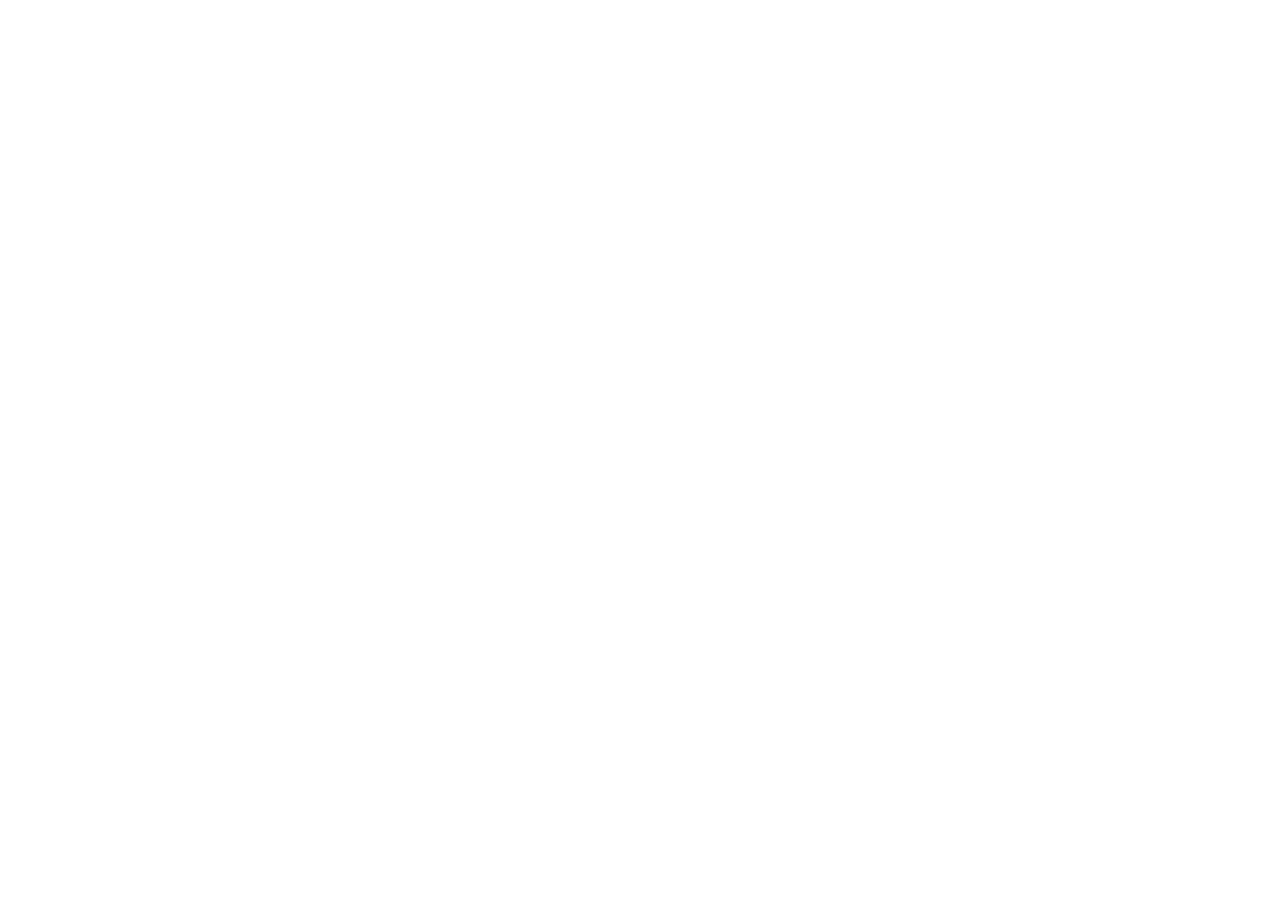
==== index.html @ 2ca6611f "init projrct" ====
<!DOCTYPE html>
<html lang="en">

<head>
  <meta charset="UTF-8">
  <meta http-equiv="X-UA-Compatible" content="IE=edge">
  <meta name="viewport" content="width=device-width, initial-scale=1.0">
  <title>主页</title>
</head>

<body>

</body>

</html>
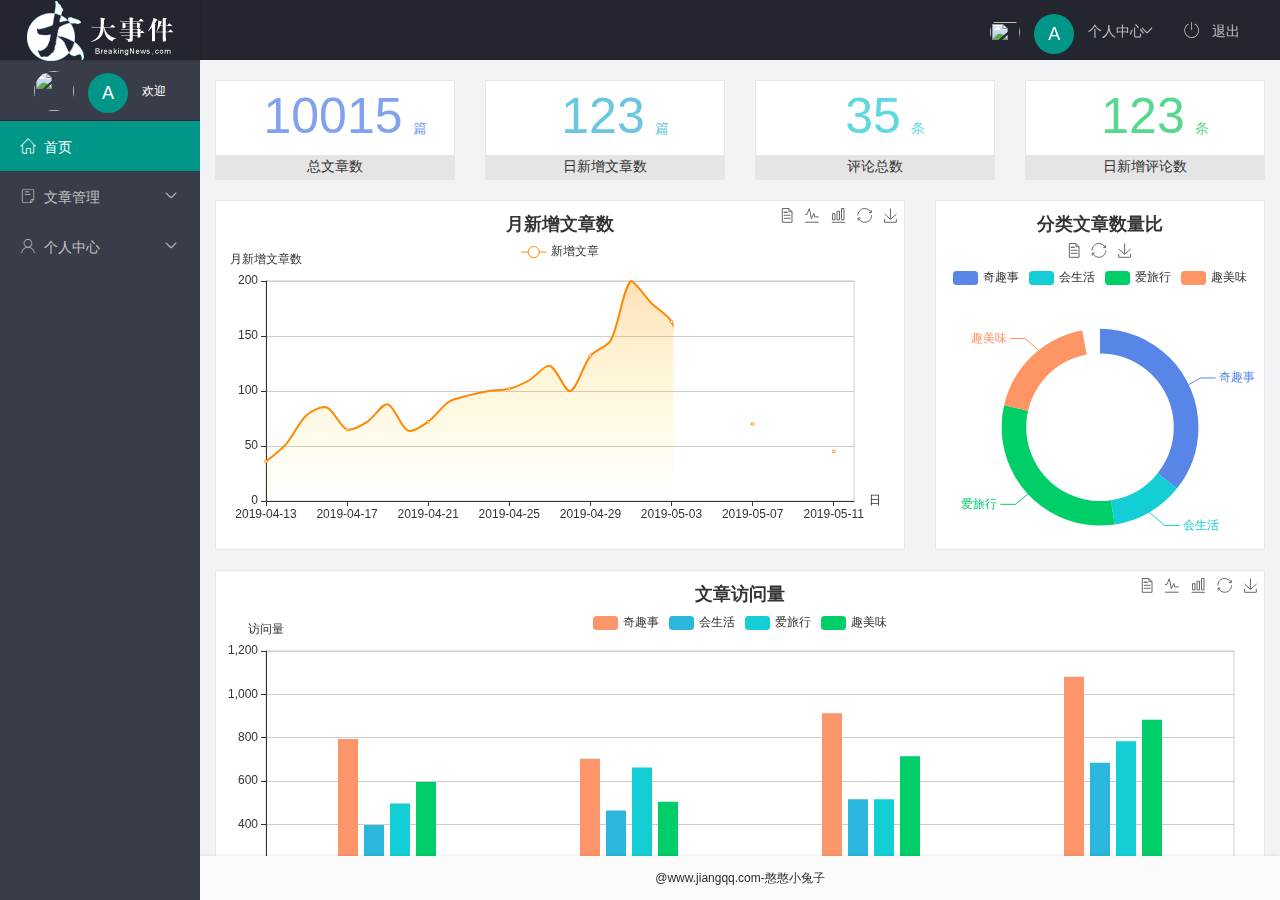
==== commit 7c52fac5: "完成了主页功能的开发" ====
--- a/index.html
+++ b/index.html
@@ -5,10 +5,96 @@
   <meta charset="UTF-8">
   <meta http-equiv="X-UA-Compatible" content="IE=edge">
   <meta name="viewport" content="width=device-width, initial-scale=1.0">
-  <title>主页</title>
+  <title>大事件后台主页</title>
+  <!-- 导入layUi的样式表 -->
+  <link rel="stylesheet" href="./assets/lib/layui/css/layui.css">
+  <!-- 导入第三方图标文件 -->
+  <link rel="stylesheet" href="./assets/fonts/iconfont.css">
+  <!-- 导入自己的样式表 -->
+  <link rel="stylesheet" href="./assets/css/index.css">
 </head>
 
 <body>
+  <div class="layui-layout layui-layout-admin">
+    <!-- 头部区域（可配合layUi 已有的水平导航） -->
+    <div class="layui-header">
+      <div class="layui-logo layui-hide-xs">
+        <img src="./assets/images/logo.png" alt="">
+      </div>
+
+      <ul class="layui-nav layui-layout-right">
+        <li class="layui-nav-item">
+          <a href="javascript:;" class="userinfo">
+            <img src="" class="layui-nav-img">
+            <span class="text-avatar">A</span>
+            个人中心
+          </a>
+          <dl class="layui-nav-child">
+            <dd><a href="">基本资料</a></dd>
+            <dd><a href="">更换头像</a></dd>
+            <dd><a href="">重置密码</a></dd>
+          </dl>
+        </li>
+        <li class="layui-nav-item" lay-header-event="menuRight" lay-unselect>
+          <a href="javascript:;" id="btnLogout">
+            <span class="iconfont icon-tuichu"></span> 退出
+          </a>
+        </li>
+      </ul>
+    </div>
+    <!-- 左侧边栏 -->
+    <div class="layui-side layui-bg-black">
+      <div class="layui-side-scroll">
+        <!-- 左侧导航区域（可配合layui已有的垂直导航） -->
+        <ul class="layui-nav layui-nav-tree" lay-shrink="all">
+          <li class="layui-nav-item userinfo">
+            <img src="" class="layui-nav-img">
+            <span class="text-avatar">A</span>
+            <span id="welcome">欢迎</span>
+          </li>
+          <li class="layui-nav-item layui-this"><a href="/home/dashboard.html" target="fm"><span
+                class="iconfont icon-home"></span>首页</a></li>
+          <li class="layui-nav-item">
+            <a class="" href="javascript:;"><span class="iconfont icon-16"></span>文章管理</a>
+            <dl class="layui-nav-child">
+              <dd><a href="javascript:;"><i class="layui-icon layui-icon-file"></i> 文章类别</a></dd>
+              <dd><a href="javascript:;"><i class="layui-icon layui-icon-file"></i> 文章列表</a></dd>
+              <dd><a href="javascript:;"><i class="layui-icon layui-icon-file"></i> 发表文章</a></dd>
+            </dl>
+          </li>
+          <li class="layui-nav-item">
+            <a href="javascript:;"><span class="iconfont icon-user"></span>个人中心</a>
+            <dl class="layui-nav-child">
+              <dd><a href="javascript:;"><i class="layui-icon layui-icon-tabs"></i> 基本资料</a></dd>
+              <dd><a href="javascript:;"><i class="layui-icon layui-icon-user"></i> 更换头像</a></dd>
+              <dd><a href="javascript:;"><i class="layui-icon layui-icon-password"></i> 重置密码</a></dd>
+            </dl>
+          </li>
+
+
+        </ul>
+      </div>
+    </div>
+
+    <!-- 内容主体区域 -->
+    <div class="layui-body">
+      <iframe name="fm" src="./home/dashboard.html" frameborder="0"></iframe>
+    </div>
+
+    <!-- 底部固定区域 -->
+    <div class="layui-footer">
+      @www.jiangqq.com-憨憨小兔子
+    </div>
+  </div>
+
+  <!-- 导入jQuery的js -->
+  <script src="./assets/lib/jquery.js"></script>
+  <!-- 导入自己封装的baseAPI.js -->
+  <script src="./assets/js/baseAPI.js"></script>
+  <!-- 导入layUi的JS文件 -->
+  <script src="./assets/lib/layui/layui.js"></script>
+  <!-- 导入自己的jQuery文件 -->
+  <script src="./assets/js/index.js"></script>
 
 </body>
 
--- a/assets/lib/layui/css/layui.css
+++ b/assets/lib/layui/css/layui.css
@@ -0,0 +1 @@
+.layui-inline,img{display:inline-block;vertical-align:middle}h1,h2,h3,h4,h5,h6{font-weight:400}a,body{color:#333}.layui-edge,.layui-header,.layui-inline,.layui-main{position:relative}.layui-edge,hr{height:0;overflow:hidden}.layui-layout-body,.layui-side,.layui-side-scroll{overflow-x:hidden}.layui-edge,.layui-elip,hr{overflow:hidden}.layui-btn,.layui-edge,.layui-inline,img{vertical-align:middle}.layui-btn,.layui-disabled,.layui-icon,.layui-unselect{-moz-user-select:none;-webkit-user-select:none;-ms-user-select:none}blockquote,body,button,dd,div,dl,dt,form,h1,h2,h3,h4,h5,h6,input,li,ol,p,pre,td,textarea,th,ul{margin:0;padding:0;-webkit-tap-highlight-color:rgba(0,0,0,0)}a:active,a:hover{outline:0}img{border:none}li{list-style:none}table{border-collapse:collapse;border-spacing:0}h4,h5,h6{font-size:100%}button,input,optgroup,option,select,textarea{font-family:inherit;font-size:inherit;font-style:inherit;font-weight:inherit;outline:0}pre{white-space:pre-wrap;white-space:-moz-pre-wrap;white-space:-pre-wrap;white-space:-o-pre-wrap;word-wrap:break-word}body{line-height:1.6;color:rgba(0,0,0,.85);font:14px Helvetica Neue,Helvetica,PingFang SC,Tahoma,Arial,sans-serif}hr{line-height:0;margin:10px 0;padding:0;border:none!important;border-bottom:1px solid #eee!important;clear:both;background:0 0}a{text-decoration:none}a:hover{color:#777}a cite{font-style:normal;*cursor:pointer}.layui-border-box,.layui-border-box *{box-sizing:border-box}.layui-box,.layui-box *{box-sizing:content-box}.layui-clear{clear:both;*zoom:1}.layui-clear:after{content:'\20';clear:both;*zoom:1;display:block;height:0}.layui-inline{*display:inline;*zoom:1}.layui-btn,.layui-btn-group,.layui-edge{display:inline-block}.layui-edge{width:0;border-width:6px;border-style:dashed;border-color:transparent}.layui-edge-top{top:-4px;border-bottom-color:#999;border-bottom-style:solid}.layui-edge-right{border-left-color:#999;border-left-style:solid}.layui-edge-bottom{top:2px;border-top-color:#999;border-top-style:solid}.layui-edge-left{border-right-color:#999;border-right-style:solid}.layui-elip{text-overflow:ellipsis;white-space:nowrap}.layui-disabled,.layui-disabled:hover{color:#d2d2d2!important;cursor:not-allowed!important}.layui-circle{border-radius:100%}.layui-show{display:block!important}.layui-hide{display:none!important}.layui-show-v{visibility:visible!important}.layui-hide-v{visibility:hidden!important}@font-face{font-family:layui-icon;src:url(../font/iconfont.eot?v=256);src:url(../font/iconfont.eot?v=256#iefix) format('embedded-opentype'),url(../font/iconfont.woff2?v=256) format('woff2'),url(../font/iconfont.woff?v=256) format('woff'),url(../font/iconfont.ttf?v=256) format('truetype'),url(../font/iconfont.svg?v=256#layui-icon) format('svg')}.layui-icon{font-family:layui-icon!important;font-size:16px;font-style:normal;-webkit-font-smoothing:antialiased;-moz-osx-font-smoothing:grayscale}.layui-icon-reply-fill:before{content:"\e611"}.layui-icon-set-fill:before{content:"\e614"}.layui-icon-menu-fill:before{content:"\e60f"}.layui-icon-search:before{content:"\e615"}.layui-icon-share:before{content:"\e641"}.layui-icon-set-sm:before{content:"\e620"}.layui-icon-engine:before{content:"\e628"}.layui-icon-close:before{content:"\1006"}.layui-icon-close-fill:before{content:"\1007"}.layui-icon-chart-screen:before{content:"\e629"}.layui-icon-star:before{content:"\e600"}.layui-icon-circle-dot:before{content:"\e617"}.layui-icon-chat:before{content:"\e606"}.layui-icon-release:before{content:"\e609"}.layui-icon-list:before{content:"\e60a"}.layui-icon-chart:before{content:"\e62c"}.layui-icon-ok-circle:before{content:"\1005"}.layui-icon-layim-theme:before{content:"\e61b"}.layui-icon-table:before{content:"\e62d"}.layui-icon-right:before{content:"\e602"}.layui-icon-left:before{content:"\e603"}.layui-icon-cart-simple:before{content:"\e698"}.layui-icon-face-cry:before{content:"\e69c"}.layui-icon-face-smile:before{content:"\e6af"}.layui-icon-survey:before{content:"\e6b2"}.layui-icon-tree:before{content:"\e62e"}.layui-icon-ie:before{content:"\e7bb"}.layui-icon-upload-circle:before{content:"\e62f"}.layui-icon-add-circle:before{content:"\e61f"}.layui-icon-download-circle:before{content:"\e601"}.layui-icon-templeate-1:before{content:"\e630"}.layui-icon-util:before{content:"\e631"}.layui-icon-face-surprised:before{content:"\e664"}.layui-icon-edit:before{content:"\e642"}.layui-icon-speaker:before{content:"\e645"}.layui-icon-down:before{content:"\e61a"}.layui-icon-file:before{content:"\e621"}.layui-icon-layouts:before{content:"\e632"}.layui-icon-rate-half:before{content:"\e6c9"}.layui-icon-add-circle-fine:before{content:"\e608"}.layui-icon-prev-circle:before{content:"\e633"}.layui-icon-read:before{content:"\e705"}.layui-icon-404:before{content:"\e61c"}.layui-icon-carousel:before{content:"\e634"}.layui-icon-help:before{content:"\e607"}.layui-icon-code-circle:before{content:"\e635"}.layui-icon-windows:before{content:"\e67f"}.layui-icon-water:before{content:"\e636"}.layui-icon-username:before{content:"\e66f"}.layui-icon-find-fill:before{content:"\e670"}.layui-icon-about:before{content:"\e60b"}.layui-icon-location:before{content:"\e715"}.layui-icon-up:before{content:"\e619"}.layui-icon-pause:before{content:"\e651"}.layui-icon-date:before{content:"\e637"}.layui-icon-layim-uploadfile:before{content:"\e61d"}.layui-icon-delete:before{content:"\e640"}.layui-icon-play:before{content:"\e652"}.layui-icon-top:before{content:"\e604"}.layui-icon-firefox:before{content:"\e686"}.layui-icon-friends:before{content:"\e612"}.layui-icon-refresh-3:before{content:"\e9aa"}.layui-icon-ok:before{content:"\e605"}.layui-icon-layer:before{content:"\e638"}.layui-icon-face-smile-fine:before{content:"\e60c"}.layui-icon-dollar:before{content:"\e659"}.layui-icon-group:before{content:"\e613"}.layui-icon-layim-download:before{content:"\e61e"}.layui-icon-picture-fine:before{content:"\e60d"}.layui-icon-link:before{content:"\e64c"}.layui-icon-diamond:before{content:"\e735"}.layui-icon-log:before{content:"\e60e"}.layui-icon-key:before{content:"\e683"}.layui-icon-rate-solid:before{content:"\e67a"}.layui-icon-fonts-del:before{content:"\e64f"}.layui-icon-unlink:before{content:"\e64d"}.layui-icon-fonts-clear:before{content:"\e639"}.layui-icon-triangle-r:before{content:"\e623"}.layui-icon-circle:before{content:"\e63f"}.layui-icon-radio:before{content:"\e643"}.layui-icon-align-center:before{content:"\e647"}.layui-icon-align-right:before{content:"\e648"}.layui-icon-align-left:before{content:"\e649"}.layui-icon-loading-1:before{content:"\e63e"}.layui-icon-return:before{content:"\e65c"}.layui-icon-fonts-strong:before{content:"\e62b"}.layui-icon-upload:before{content:"\e67c"}.layui-icon-dialogue:before{content:"\e63a"}.layui-icon-video:before{content:"\e6ed"}.layui-icon-headset:before{content:"\e6fc"}.layui-icon-cellphone-fine:before{content:"\e63b"}.layui-icon-add-1:before{content:"\e654"}.layui-icon-face-smile-b:before{content:"\e650"}.layui-icon-fonts-html:before{content:"\e64b"}.layui-icon-screen-full:before{content:"\e622"}.layui-icon-form:before{content:"\e63c"}.layui-icon-cart:before{content:"\e657"}.layui-icon-camera-fill:before{content:"\e65d"}.layui-icon-tabs:before{content:"\e62a"}.layui-icon-heart-fill:before{content:"\e68f"}.layui-icon-fonts-code:before{content:"\e64e"}.layui-icon-ios:before{content:"\e680"}.layui-icon-at:before{content:"\e687"}.layui-icon-fire:before{content:"\e756"}.layui-icon-set:before{content:"\e716"}.layui-icon-fonts-u:before{content:"\e646"}.layui-icon-triangle-d:before{content:"\e625"}.layui-icon-tips:before{content:"\e702"}.layui-icon-picture:before{content:"\e64a"}.layui-icon-more-vertical:before{content:"\e671"}.layui-icon-bluetooth:before{content:"\e689"}.layui-icon-flag:before{content:"\e66c"}.layui-icon-loading:before{content:"\e63d"}.layui-icon-fonts-i:before{content:"\e644"}.layui-icon-refresh-1:before{content:"\e666"}.layui-icon-rmb:before{content:"\e65e"}.layui-icon-addition:before{content:"\e624"}.layui-icon-home:before{content:"\e68e"}.layui-icon-time:before{content:"\e68d"}.layui-icon-user:before{content:"\e770"}.layui-icon-notice:before{content:"\e667"}.layui-icon-chrome:before{content:"\e68a"}.layui-icon-edge:before{content:"\e68b"}.layui-icon-login-weibo:before{content:"\e675"}.layui-icon-voice:before{content:"\e688"}.layui-icon-upload-drag:before{content:"\e681"}.layui-icon-login-qq:before{content:"\e676"}.layui-icon-snowflake:before{content:"\e6b1"}.layui-icon-heart:before{content:"\e68c"}.layui-icon-logout:before{content:"\e682"}.layui-icon-file-b:before{content:"\e655"}.layui-icon-template:before{content:"\e663"}.layui-icon-transfer:before{content:"\e691"}.layui-icon-auz:before{content:"\e672"}.layui-icon-console:before{content:"\e665"}.layui-icon-app:before{content:"\e653"}.layui-icon-prev:before{content:"\e65a"}.layui-icon-website:before{content:"\e7ae"}.layui-icon-next:before{content:"\e65b"}.layui-icon-component:before{content:"\e857"}.layui-icon-android:before{content:"\e684"}.layui-icon-more:before{content:"\e65f"}.layui-icon-login-wechat:before{content:"\e677"}.layui-icon-shrink-right:before{content:"\e668"}.layui-icon-spread-left:before{content:"\e66b"}.layui-icon-camera:before{content:"\e660"}.layui-icon-note:before{content:"\e66e"}.layui-icon-refresh:before{content:"\e669"}.layui-icon-female:before{content:"\e661"}.layui-icon-male:before{content:"\e662"}.layui-icon-screen-restore:before{content:"\e758"}.layui-icon-password:before{content:"\e673"}.layui-icon-senior:before{content:"\e674"}.layui-icon-theme:before{content:"\e66a"}.layui-icon-tread:before{content:"\e6c5"}.layui-icon-praise:before{content:"\e6c6"}.layui-icon-star-fill:before{content:"\e658"}.layui-icon-rate:before{content:"\e67b"}.layui-icon-template-1:before{content:"\e656"}.layui-icon-vercode:before{content:"\e679"}.layui-icon-service:before{content:"\e626"}.layui-icon-cellphone:before{content:"\e678"}.layui-icon-print:before{content:"\e66d"}.layui-icon-cols:before{content:"\e610"}.layui-icon-wifi:before{content:"\e7e0"}.layui-icon-export:before{content:"\e67d"}.layui-icon-rss:before{content:"\e808"}.layui-icon-slider:before{content:"\e714"}.layui-icon-email:before{content:"\e618"}.layui-icon-subtraction:before{content:"\e67e"}.layui-icon-mike:before{content:"\e6dc"}.layui-icon-light:before{content:"\e748"}.layui-icon-gift:before{content:"\e627"}.layui-icon-mute:before{content:"\e685"}.layui-icon-reduce-circle:before{content:"\e616"}.layui-icon-music:before{content:"\e690"}.layui-main{width:1140px;margin:0 auto}.layui-header{z-index:1000;height:60px}.layui-header a:hover{transition:all .5s;-webkit-transition:all .5s}.layui-side{position:fixed;left:0;top:0;bottom:0;z-index:999;width:200px}.layui-side-scroll{position:relative;width:220px;height:100%}.layui-body{position:relative;left:200px;right:0;top:0;bottom:0;z-index:900;width:auto;box-sizing:border-box}.layui-layout-admin .layui-header{position:fixed;top:0;left:0;right:0;background-color:#23262E}.layui-layout-admin .layui-side{top:60px;width:200px;overflow-x:hidden}.layui-layout-admin .layui-body{position:absolute;top:60px;padding-bottom:44px}.layui-layout-admin .layui-main{width:auto;margin:0 15px}.layui-layout-admin .layui-footer{position:fixed;left:200px;right:0;bottom:0;z-index:990;height:44px;line-height:44px;padding:0 15px;box-shadow:-1px 0 4px rgb(0 0 0 / 12%);background-color:#FAFAFA}.layui-layout-admin .layui-logo{position:absolute;left:0;top:0;width:200px;height:100%;line-height:60px;text-align:center;color:#009688;font-size:16px;box-shadow:0 1px 2px 0 rgb(0 0 0 / 15%)}.layui-layout-admin .layui-header .layui-nav{background:0 0}.layui-layout-left{position:absolute!important;left:200px;top:0}.layui-layout-right{position:absolute!important;right:0;top:0}.layui-container{position:relative;margin:0 auto;padding:0 15px;box-sizing:border-box}.layui-fluid{position:relative;margin:0 auto;padding:0 15px}.layui-row:after,.layui-row:before{content:"";display:block;clear:both}.layui-col-lg1,.layui-col-lg10,.layui-col-lg11,.layui-col-lg12,.layui-col-lg2,.layui-col-lg3,.layui-col-lg4,.layui-col-lg5,.layui-col-lg6,.layui-col-lg7,.layui-col-lg8,.layui-col-lg9,.layui-col-md1,.layui-col-md10,.layui-col-md11,.layui-col-md12,.layui-col-md2,.layui-col-md3,.layui-col-md4,.layui-col-md5,.layui-col-md6,.layui-col-md7,.layui-col-md8,.layui-col-md9,.layui-col-sm1,.layui-col-sm10,.layui-col-sm11,.layui-col-sm12,.layui-col-sm2,.layui-col-sm3,.layui-col-sm4,.layui-col-sm5,.layui-col-sm6,.layui-col-sm7,.layui-col-sm8,.layui-col-sm9,.layui-col-xs1,.layui-col-xs10,.layui-col-xs11,.layui-col-xs12,.layui-col-xs2,.layui-col-xs3,.layui-col-xs4,.layui-col-xs5,.layui-col-xs6,.layui-col-xs7,.layui-col-xs8,.layui-col-xs9{position:relative;display:block;box-sizing:border-box}.layui-col-xs1,.layui-col-xs10,.layui-col-xs11,.layui-col-xs12,.layui-col-xs2,.layui-col-xs3,.layui-col-xs4,.layui-col-xs5,.layui-col-xs6,.layui-col-xs7,.layui-col-xs8,.layui-col-xs9{float:left}.layui-col-xs1{width:8.33333333%}.layui-col-xs2{width:16.66666667%}.layui-col-xs3{width:25%}.layui-col-xs4{width:33.33333333%}.layui-col-xs5{width:41.66666667%}.layui-col-xs6{width:50%}.layui-col-xs7{width:58.33333333%}.layui-col-xs8{width:66.66666667%}.layui-col-xs9{width:75%}.layui-col-xs10{width:83.33333333%}.layui-col-xs11{width:91.66666667%}.layui-col-xs12{width:100%}.layui-col-xs-offset1{margin-left:8.33333333%}.layui-col-xs-offset2{margin-left:16.66666667%}.layui-col-xs-offset3{margin-left:25%}.layui-col-xs-offset4{margin-left:33.33333333%}.layui-col-xs-offset5{margin-left:41.66666667%}.layui-col-xs-offset6{margin-left:50%}.layui-col-xs-offset7{margin-left:58.33333333%}.layui-col-xs-offset8{margin-left:66.66666667%}.layui-col-xs-offset9{margin-left:75%}.layui-col-xs-offset10{margin-left:83.33333333%}.layui-col-xs-offset11{margin-left:91.66666667%}.layui-col-xs-offset12{margin-left:100%}@media screen and (max-width:768px){.layui-hide-xs{display:none!important}.layui-show-xs-block{display:block!important}.layui-show-xs-inline{display:inline!important}.layui-show-xs-inline-block{display:inline-block!important}}@media screen and (min-width:768px){.layui-container{width:750px}.layui-hide-sm{display:none!important}.layui-show-sm-block{display:block!important}.layui-show-sm-inline{display:inline!important}.layui-show-sm-inline-block{display:inline-block!important}.layui-col-sm1,.layui-col-sm10,.layui-col-sm11,.layui-col-sm12,.layui-col-sm2,.layui-col-sm3,.layui-col-sm4,.layui-col-sm5,.layui-col-sm6,.layui-col-sm7,.layui-col-sm8,.layui-col-sm9{float:left}.layui-col-sm1{width:8.33333333%}.layui-col-sm2{width:16.66666667%}.layui-col-sm3{width:25%}.layui-col-sm4{width:33.33333333%}.layui-col-sm5{width:41.66666667%}.layui-col-sm6{width:50%}.layui-col-sm7{width:58.33333333%}.layui-col-sm8{width:66.66666667%}.layui-col-sm9{width:75%}.layui-col-sm10{width:83.33333333%}.layui-col-sm11{width:91.66666667%}.layui-col-sm12{width:100%}.layui-col-sm-offset1{margin-left:8.33333333%}.layui-col-sm-offset2{margin-left:16.66666667%}.layui-col-sm-offset3{margin-left:25%}.layui-col-sm-offset4{margin-left:33.33333333%}.layui-col-sm-offset5{margin-left:41.66666667%}.layui-col-sm-offset6{margin-left:50%}.layui-col-sm-offset7{margin-left:58.33333333%}.layui-col-sm-offset8{margin-left:66.66666667%}.layui-col-sm-offset9{margin-left:75%}.layui-col-sm-offset10{margin-left:83.33333333%}.layui-col-sm-offset11{margin-left:91.66666667%}.layui-col-sm-offset12{margin-left:100%}}@media screen and (min-width:992px){.layui-container{width:970px}.layui-hide-md{display:none!important}.layui-show-md-block{display:block!important}.layui-show-md-inline{display:inline!important}.layui-show-md-inline-block{display:inline-block!important}.layui-col-md1,.layui-col-md10,.layui-col-md11,.layui-col-md12,.layui-col-md2,.layui-col-md3,.layui-col-md4,.layui-col-md5,.layui-col-md6,.layui-col-md7,.layui-col-md8,.layui-col-md9{float:left}.layui-col-md1{width:8.33333333%}.layui-col-md2{width:16.66666667%}.layui-col-md3{width:25%}.layui-col-md4{width:33.33333333%}.layui-col-md5{width:41.66666667%}.layui-col-md6{width:50%}.layui-col-md7{width:58.33333333%}.layui-col-md8{width:66.66666667%}.layui-col-md9{width:75%}.layui-col-md10{width:83.33333333%}.layui-col-md11{width:91.66666667%}.layui-col-md12{width:100%}.layui-col-md-offset1{margin-left:8.33333333%}.layui-col-md-offset2{margin-left:16.66666667%}.layui-col-md-offset3{margin-left:25%}.layui-col-md-offset4{margin-left:33.33333333%}.layui-col-md-offset5{margin-left:41.66666667%}.layui-col-md-offset6{margin-left:50%}.layui-col-md-offset7{margin-left:58.33333333%}.layui-col-md-offset8{margin-left:66.66666667%}.layui-col-md-offset9{margin-left:75%}.layui-col-md-offset10{margin-left:83.33333333%}.layui-col-md-offset11{margin-left:91.66666667%}.layui-col-md-offset12{margin-left:100%}}@media screen and (min-width:1200px){.layui-container{width:1170px}.layui-hide-lg{display:none!important}.layui-show-lg-block{display:block!important}.layui-show-lg-inline{display:inline!important}.layui-show-lg-inline-block{display:inline-block!important}.layui-col-lg1,.layui-col-lg10,.layui-col-lg11,.layui-col-lg12,.layui-col-lg2,.layui-col-lg3,.layui-col-lg4,.layui-col-lg5,.layui-col-lg6,.layui-col-lg7,.layui-col-lg8,.layui-col-lg9{float:left}.layui-col-lg1{width:8.33333333%}.layui-col-lg2{width:16.66666667%}.layui-col-lg3{width:25%}.layui-col-lg4{width:33.33333333%}.layui-col-lg5{width:41.66666667%}.layui-col-lg6{width:50%}.layui-col-lg7{width:58.33333333%}.layui-col-lg8{width:66.66666667%}.layui-col-lg9{width:75%}.layui-col-lg10{width:83.33333333%}.layui-col-lg11{width:91.66666667%}.layui-col-lg12{width:100%}.layui-col-lg-offset1{margin-left:8.33333333%}.layui-col-lg-offset2{margin-left:16.66666667%}.layui-col-lg-offset3{margin-left:25%}.layui-col-lg-offset4{margin-left:33.33333333%}.layui-col-lg-offset5{margin-left:41.66666667%}.layui-col-lg-offset6{margin-left:50%}.layui-col-lg-offset7{margin-left:58.33333333%}.layui-col-lg-offset8{margin-left:66.66666667%}.layui-col-lg-offset9{margin-left:75%}.layui-col-lg-offset10{margin-left:83.33333333%}.layui-col-lg-offset11{margin-left:91.66666667%}.layui-col-lg-offset12{margin-left:100%}}.layui-col-space1{margin:-.5px}.layui-col-space1>*{padding:.5px}.layui-col-space2{margin:-1px}.layui-col-space2>*{padding:1px}.layui-col-space4{margin:-2px}.layui-col-space4>*{padding:2px}.layui-col-space5{margin:-2.5px}.layui-col-space5>*{padding:2.5px}.layui-col-space6{margin:-3px}.layui-col-space6>*{padding:3px}.layui-col-space8{margin:-4px}.layui-col-space8>*{padding:4px}.layui-col-space10{margin:-5px}.layui-col-space10>*{padding:5px}.layui-col-space12{margin:-6px}.layui-col-space12>*{padding:6px}.layui-col-space14{margin:-7px}.layui-col-space14>*{padding:7px}.layui-col-space15{margin:-7.5px}.layui-col-space15>*{padding:7.5px}.layui-col-space16{margin:-8px}.layui-col-space16>*{padding:8px}.layui-col-space18{margin:-9px}.layui-col-space18>*{padding:9px}.layui-col-space20{margin:-10px}.layui-col-space20>*{padding:10px}.layui-col-space22{margin:-11px}.layui-col-space22>*{padding:11px}.layui-col-space24{margin:-12px}.layui-col-space24>*{padding:12px}.layui-col-space25{margin:-12.5px}.layui-col-space25>*{padding:12.5px}.layui-col-space26{margin:-13px}.layui-col-space26>*{padding:13px}.layui-col-space28{margin:-14px}.layui-col-space28>*{padding:14px}.layui-col-space30{margin:-15px}.layui-col-space30>*{padding:15px}.layui-btn,.layui-input,.layui-select,.layui-textarea,.layui-upload-button{outline:0;-webkit-appearance:none;transition:all .3s;-webkit-transition:all .3s;box-sizing:border-box}.layui-elem-quote{margin-bottom:10px;padding:15px;line-height:1.6;border-left:5px solid #5FB878;border-radius:0 2px 2px 0;background-color:#FAFAFA}.layui-quote-nm{border-style:solid;border-width:1px 1px 1px 5px;background:0 0}.layui-elem-field{margin-bottom:10px;padding:0;border-width:1px;border-style:solid}.layui-elem-field legend{margin-left:20px;padding:0 10px;font-size:20px;font-weight:300}.layui-field-title{margin:10px 0 20px;border-width:1px 0 0}.layui-field-box{padding:15px}.layui-field-title .layui-field-box{padding:10px 0}.layui-progress{position:relative;height:6px;border-radius:20px;background-color:#eee}.layui-progress-bar{position:absolute;left:0;top:0;width:0;max-width:100%;height:6px;border-radius:20px;text-align:right;background-color:#5FB878;transition:all .3s;-webkit-transition:all .3s}.layui-progress-big,.layui-progress-big .layui-progress-bar{height:18px;line-height:18px}.layui-progress-text{position:relative;top:-20px;line-height:18px;font-size:12px;color:#666}.layui-progress-big .layui-progress-text{position:static;padding:0 10px;color:#fff}.layui-collapse{border-width:1px;border-style:solid;border-radius:2px}.layui-colla-content,.layui-colla-item{border-top-width:1px;border-top-style:solid}.layui-colla-item:first-child{border-top:none}.layui-colla-title{position:relative;height:42px;line-height:42px;padding:0 15px 0 35px;color:#333;background-color:#FAFAFA;cursor:pointer;font-size:14px;overflow:hidden}.layui-colla-content{display:none;padding:10px 15px;line-height:1.6;color:#666}.layui-colla-icon{position:absolute;left:15px;top:0;font-size:14px}.layui-card-body,.layui-card-header,.layui-form-label,.layui-form-mid,.layui-form-select,.layui-input-block,.layui-input-inline,.layui-panel,.layui-textarea{position:relative}.layui-card{margin-bottom:15px;border-radius:2px;background-color:#fff;box-shadow:0 1px 2px 0 rgba(0,0,0,.05)}.layui-form-select dl,.layui-panel{box-shadow:1px 1px 4px rgb(0 0 0 / 8%)}.layui-card:last-child{margin-bottom:0}.layui-card-header{height:42px;line-height:42px;padding:0 15px;border-bottom:1px solid #f6f6f6;color:#333;border-radius:2px 2px 0 0;font-size:14px}.layui-card-body{padding:10px 15px;line-height:24px}.layui-card-body[pad15]{padding:15px}.layui-card-body[pad20]{padding:20px}.layui-card-body .layui-table{margin:5px 0}.layui-card .layui-tab{margin:0}.layui-panel{border-width:1px;border-style:solid;border-radius:2px;background-color:#fff;color:#666}.layui-bg-black,.layui-bg-blue,.layui-bg-cyan,.layui-bg-green,.layui-bg-orange,.layui-bg-red{color:#fff!important}.layui-panel-window{position:relative;padding:15px;border-radius:0;border-top:5px solid #eee;background-color:#fff}.layui-border,.layui-border-black,.layui-border-blue,.layui-border-cyan,.layui-border-green,.layui-border-orange,.layui-border-red{border-width:1px;border-style:solid}.layui-auxiliar-moving{position:fixed;left:0;right:0;top:0;bottom:0;width:100%;height:100%;background:0 0;z-index:9999999999}.layui-bg-red{background-color:#FF5722!important}.layui-bg-orange{background-color:#FFB800!important}.layui-bg-green{background-color:#009688!important}.layui-bg-cyan{background-color:#2F4056!important}.layui-bg-blue{background-color:#1E9FFF!important}.layui-bg-black{background-color:#393D49!important}.layui-bg-gray{background-color:#FAFAFA!important;color:#666!important}.layui-badge-rim,.layui-border,.layui-colla-content,.layui-colla-item,.layui-collapse,.layui-elem-field,.layui-form-pane .layui-form-item[pane],.layui-form-pane .layui-form-label,.layui-input,.layui-layedit,.layui-layedit-tool,.layui-panel,.layui-quote-nm,.layui-select,.layui-tab-bar,.layui-tab-card,.layui-tab-title,.layui-tab-title .layui-this:after,.layui-textarea{border-color:#eee}.layui-border{color:#666!important}.layui-border-red{border-color:#FF5722!important;color:#FF5722!important}.layui-border-orange{border-color:#FFB800!important;color:#FFB800!important}.layui-border-green{border-color:#009688!important;color:#009688!important}.layui-border-cyan{border-color:#2F4056!important;color:#2F4056!important}.layui-border-blue{border-color:#1E9FFF!important;color:#1E9FFF!important}.layui-border-black{border-color:#393D49!important;color:#393D49!important}.layui-timeline-item:before{background-color:#eee}.layui-text{line-height:1.6;font-size:14px;color:#666}.layui-text h1,.layui-text h2,.layui-text h3{font-weight:500;color:#333}.layui-text h1{font-size:30px}.layui-text h2{font-size:24px}.layui-text h3{font-size:18px}.layui-text a:not(.layui-btn){color:#01AAED}.layui-text a:not(.layui-btn):hover{text-decoration:underline}.layui-text ul{padding:5px 0 5px 15px}.layui-text ul li{margin-top:5px;list-style-type:disc}.layui-text em,.layui-word-aux{color:#999!important;padding-left:5px!important;padding-right:5px!important}.layui-text p{margin:10px 0}.layui-text p:first-child{margin-top:0}.layui-font-12{font-size:12px!important}.layui-font-14{font-size:14px!important}.layui-font-16{font-size:16px!important}.layui-font-18{font-size:18px!important}.layui-font-20{font-size:20px!important}.layui-font-red{color:#FF5722!important}.layui-font-orange{color:#FFB800!important}.layui-font-green{color:#009688!important}.layui-font-cyan{color:#2F4056!important}.layui-font-blue{color:#01AAED!important}.layui-font-black{color:#000!important}.layui-font-gray{color:#c2c2c2!important}.layui-btn{height:38px;line-height:38px;border:1px solid transparent;padding:0 18px;background-color:#009688;color:#fff;white-space:nowrap;text-align:center;font-size:14px;border-radius:2px;cursor:pointer}.layui-btn:hover{opacity:.8;filter:alpha(opacity=80);color:#fff}.layui-btn:active{opacity:1;filter:alpha(opacity=100)}.layui-btn+.layui-btn{margin-left:10px}.layui-btn-container{font-size:0}.layui-btn-container .layui-btn{margin-right:10px;margin-bottom:10px}.layui-btn-container .layui-btn+.layui-btn{margin-left:0}.layui-table .layui-btn-container .layui-btn{margin-bottom:9px}.layui-btn-radius{border-radius:100px}.layui-btn .layui-icon{padding:0 2px;vertical-align:middle\9;vertical-align:bottom}.layui-btn-primary{border-color:#d2d2d2;background:0 0;color:#666}.layui-btn-primary:hover{border-color:#009688;color:#333}.layui-btn-normal{background-color:#1E9FFF}.layui-btn-warm{background-color:#FFB800}.layui-btn-danger{background-color:#FF5722}.layui-btn-checked{background-color:#5FB878}.layui-btn-disabled,.layui-btn-disabled:active,.layui-btn-disabled:hover{border-color:#eee!important;background-color:#FBFBFB!important;color:#d2d2d2!important;cursor:not-allowed!important;opacity:1}.layui-btn-lg{height:44px;line-height:44px;padding:0 25px;font-size:16px}.layui-btn-sm{height:30px;line-height:30px;padding:0 10px;font-size:12px}.layui-btn-xs{height:22px;line-height:22px;padding:0 5px;font-size:12px}.layui-btn-xs i{font-size:12px!important}.layui-btn-group{vertical-align:middle;font-size:0}.layui-btn-group .layui-btn{margin-left:0!important;margin-right:0!important;border-left:1px solid rgba(255,255,255,.5);border-radius:0}.layui-btn-group .layui-btn-primary{border-left:none}.layui-btn-group .layui-btn-primary:hover{border-color:#d2d2d2;color:#009688}.layui-btn-group .layui-btn:first-child{border-left:none;border-radius:2px 0 0 2px}.layui-btn-group .layui-btn-primary:first-child{border-left:1px solid #d2d2d2}.layui-btn-group .layui-btn:last-child{border-radius:0 2px 2px 0}.layui-btn-group .layui-btn+.layui-btn{margin-left:0}.layui-btn-group+.layui-btn-group{margin-left:10px}.layui-btn-fluid{width:100%}.layui-input,.layui-select,.layui-textarea{height:38px;line-height:1.3;line-height:38px\9;border-width:1px;border-style:solid;background-color:#fff;color:rgba(0,0,0,.85);border-radius:2px}.layui-input::-webkit-input-placeholder,.layui-select::-webkit-input-placeholder,.layui-textarea::-webkit-input-placeholder{line-height:1.3}.layui-input,.layui-textarea{display:block;width:100%;padding-left:10px}.layui-input:hover,.layui-textarea:hover{border-color:#eee!important}.layui-input:focus,.layui-textarea:focus{border-color:#d2d2d2!important}.layui-textarea{min-height:100px;height:auto;line-height:20px;padding:6px 10px;resize:vertical}.layui-select{padding:0 10px}.layui-form input[type=checkbox],.layui-form input[type=radio],.layui-form select{display:none}.layui-form [lay-ignore]{display:initial}.layui-form-item{margin-bottom:15px;clear:both;*zoom:1}.layui-form-item:after{content:'\20';clear:both;*zoom:1;display:block;height:0}.layui-form-label{float:left;display:block;padding:9px 15px;width:80px;font-weight:400;line-height:20px;text-align:right}.layui-form-label-col{display:block;float:none;padding:9px 0;line-height:20px;text-align:left}.layui-form-item .layui-inline{margin-bottom:5px;margin-right:10px}.layui-input-block{margin-left:110px;min-height:36px}.layui-input-inline{display:inline-block;vertical-align:middle}.layui-form-item .layui-input-inline{float:left;width:190px;margin-right:10px}.layui-form-text .layui-input-inline{width:auto}.layui-form-mid{float:left;display:block;padding:9px 0!important;line-height:20px;margin-right:10px}.layui-form-danger+.layui-form-select .layui-input,.layui-form-danger:focus{border-color:#FF5722!important}.layui-form-select .layui-input{padding-right:30px;cursor:pointer}.layui-form-select .layui-edge{position:absolute;right:10px;top:50%;margin-top:-3px;cursor:pointer;border-width:6px;border-top-color:#c2c2c2;border-top-style:solid;transition:all .3s;-webkit-transition:all .3s}.layui-form-select dl{display:none;position:absolute;left:0;top:42px;padding:5px 0;z-index:899;min-width:100%;border:1px solid #eee;max-height:300px;overflow-y:auto;background-color:#fff;border-radius:2px;box-sizing:border-box}.layui-form-select dl dd,.layui-form-select dl dt{padding:0 10px;line-height:36px;white-space:nowrap;overflow:hidden;text-overflow:ellipsis}.layui-form-select dl dt{font-size:12px;color:#999}.layui-form-select dl dd{cursor:pointer}.layui-form-select dl dd:hover{background-color:#F6F6F6;-webkit-transition:.5s all;transition:.5s all}.layui-form-select .layui-select-group dd{padding-left:20px}.layui-form-select dl dd.layui-select-tips{padding-left:10px!important;color:#999}.layui-form-select dl dd.layui-this{background-color:#5FB878;color:#fff}.layui-form-checkbox,.layui-form-select dl dd.layui-disabled{background-color:#fff}.layui-form-selected dl{display:block}.layui-form-checkbox,.layui-form-checkbox *,.layui-form-switch{display:inline-block;vertical-align:middle}.layui-form-selected .layui-edge{margin-top:-9px;-webkit-transform:rotate(180deg);transform:rotate(180deg);margin-top:-3px\9}:root .layui-form-selected .layui-edge{margin-top:-9px\0/IE9}.layui-form-selectup dl{top:auto;bottom:42px}.layui-select-none{margin:5px 0;text-align:center;color:#999}.layui-select-disabled .layui-disabled{border-color:#eee!important}.layui-select-disabled .layui-edge{border-top-color:#d2d2d2}.layui-form-checkbox{position:relative;height:30px;line-height:30px;margin-right:10px;padding-right:30px;cursor:pointer;font-size:0;-webkit-transition:.1s linear;transition:.1s linear;box-sizing:border-box}.layui-form-checkbox span{padding:0 10px;height:100%;font-size:14px;border-radius:2px 0 0 2px;background-color:#d2d2d2;color:#fff;overflow:hidden;white-space:nowrap;text-overflow:ellipsis}.layui-form-checkbox:hover span{background-color:#c2c2c2}.layui-form-checkbox i{position:absolute;right:0;top:0;width:30px;height:28px;border:1px solid #d2d2d2;border-left:none;border-radius:0 2px 2px 0;color:#fff;font-size:20px;text-align:center}.layui-form-checkbox:hover i{border-color:#c2c2c2;color:#c2c2c2}.layui-form-checked,.layui-form-checked:hover{border-color:#5FB878}.layui-form-checked span,.layui-form-checked:hover span{background-color:#5FB878}.layui-form-checked i,.layui-form-checked:hover i{color:#5FB878}.layui-form-item .layui-form-checkbox{margin-top:4px}.layui-form-checkbox[lay-skin=primary]{height:auto!important;line-height:normal!important;min-width:18px;min-height:18px;border:none!important;margin-right:0;padding-left:28px;padding-right:0;background:0 0}.layui-form-checkbox[lay-skin=primary] span{padding-left:0;padding-right:15px;line-height:18px;background:0 0;color:#666}.layui-form-checkbox[lay-skin=primary] i{right:auto;left:0;width:16px;height:16px;line-height:16px;border:1px solid #d2d2d2;font-size:12px;border-radius:2px;background-color:#fff;-webkit-transition:.1s linear;transition:.1s linear}.layui-form-checkbox[lay-skin=primary]:hover i{border-color:#5FB878;color:#fff}.layui-form-checked[lay-skin=primary] i{border-color:#5FB878!important;background-color:#5FB878;color:#fff}.layui-checkbox-disabled[lay-skin=primary] span{background:0 0!important;color:#c2c2c2!important}.layui-checkbox-disabled[lay-skin=primary]:hover i{border-color:#d2d2d2}.layui-form-item .layui-form-checkbox[lay-skin=primary]{margin-top:10px}.layui-form-switch{position:relative;height:22px;line-height:22px;min-width:35px;padding:0 5px;margin-top:8px;border:1px solid #d2d2d2;border-radius:20px;cursor:pointer;background-color:#fff;-webkit-transition:.1s linear;transition:.1s linear}.layui-form-switch i{position:absolute;left:5px;top:3px;width:16px;height:16px;border-radius:20px;background-color:#d2d2d2;-webkit-transition:.1s linear;transition:.1s linear}.layui-form-switch em{position:relative;top:0;width:25px;margin-left:21px;padding:0!important;text-align:center!important;color:#999!important;font-style:normal!important;font-size:12px}.layui-form-onswitch{border-color:#5FB878;background-color:#5FB878}.layui-checkbox-disabled,.layui-checkbox-disabled i{border-color:#eee!important}.layui-form-onswitch i{left:100%;margin-left:-21px;background-color:#fff}.layui-form-onswitch em{margin-left:5px;margin-right:21px;color:#fff!important}.layui-checkbox-disabled span{background-color:#eee!important}.layui-checkbox-disabled em{color:#d2d2d2!important}.layui-checkbox-disabled:hover i{color:#fff!important}[lay-radio]{display:none}.layui-form-radio,.layui-form-radio *{display:inline-block;vertical-align:middle}.layui-form-radio{line-height:28px;margin:6px 10px 0 0;padding-right:10px;cursor:pointer;font-size:0}.layui-form-radio *{font-size:14px}.layui-form-radio>i{margin-right:8px;font-size:22px;color:#c2c2c2}.layui-form-radio:hover *,.layui-form-radioed,.layui-form-radioed>i{color:#5FB878}.layui-radio-disabled>i{color:#eee!important}.layui-radio-disabled *{color:#c2c2c2!important}.layui-form-pane .layui-form-label{width:110px;padding:8px 15px;height:38px;line-height:20px;border-width:1px;border-style:solid;border-radius:2px 0 0 2px;text-align:center;background-color:#FAFAFA;overflow:hidden;white-space:nowrap;text-overflow:ellipsis;box-sizing:border-box}.layui-form-pane .layui-input-inline{margin-left:-1px}.layui-form-pane .layui-input-block{margin-left:110px;left:-1px}.layui-form-pane .layui-input{border-radius:0 2px 2px 0}.layui-form-pane .layui-form-text .layui-form-label{float:none;width:100%;border-radius:2px;box-sizing:border-box;text-align:left}.layui-form-pane .layui-form-text .layui-input-inline{display:block;margin:0;top:-1px;clear:both}.layui-form-pane .layui-form-text .layui-input-block{margin:0;left:0;top:-1px}.layui-form-pane .layui-form-text .layui-textarea{min-height:100px;border-radius:0 0 2px 2px}.layui-form-pane .layui-form-checkbox{margin:4px 0 4px 10px}.layui-form-pane .layui-form-radio,.layui-form-pane .layui-form-switch{margin-top:6px;margin-left:10px}.layui-form-pane .layui-form-item[pane]{position:relative;border-width:1px;border-style:solid}.layui-form-pane .layui-form-item[pane] .layui-form-label{position:absolute;left:0;top:0;height:100%;border-width:0 1px 0 0}.layui-form-pane .layui-form-item[pane] .layui-input-inline{margin-left:110px}@media screen and (max-width:450px){.layui-form-item .layui-form-label{text-overflow:ellipsis;overflow:hidden;white-space:nowrap}.layui-form-item .layui-inline{display:block;margin-right:0;margin-bottom:20px;clear:both}.layui-form-item .layui-inline:after{content:'\20';clear:both;display:block;height:0}.layui-form-item .layui-input-inline{display:block;float:none;left:-3px;width:auto!important;margin:0 0 10px 112px}.layui-form-item .layui-input-inline+.layui-form-mid{margin-left:110px;top:-5px;padding:0}.layui-form-item .layui-form-checkbox{margin-right:5px;margin-bottom:5px}}.layui-layedit{border-width:1px;border-style:solid;border-radius:2px}.layui-layedit-tool{padding:3px 5px;border-bottom-width:1px;border-bottom-style:solid;font-size:0}.layedit-tool-fixed{position:fixed;top:0;border-top:1px solid #eee}.layui-layedit-tool .layedit-tool-mid,.layui-layedit-tool .layui-icon{display:inline-block;vertical-align:middle;text-align:center;font-size:14px}.layui-layedit-tool .layui-icon{position:relative;width:32px;height:30px;line-height:30px;margin:3px 5px;color:#777;cursor:pointer;border-radius:2px}.layui-layedit-tool .layui-icon:hover{color:#393D49}.layui-layedit-tool .layui-icon:active{color:#000}.layui-layedit-tool .layedit-tool-active{background-color:#eee;color:#000}.layui-layedit-tool .layui-disabled,.layui-layedit-tool .layui-disabled:hover{color:#d2d2d2;cursor:not-allowed}.layui-layedit-tool .layedit-tool-mid{width:1px;height:18px;margin:0 10px;background-color:#d2d2d2}.layedit-tool-html{width:50px!important;font-size:30px!important}.layedit-tool-b,.layedit-tool-code,.layedit-tool-help{font-size:16px!important}.layedit-tool-d,.layedit-tool-face,.layedit-tool-image,.layedit-tool-unlink{font-size:18px!important}.layedit-tool-image input{position:absolute;font-size:0;left:0;top:0;width:100%;height:100%;opacity:.01;filter:Alpha(opacity=1);cursor:pointer}.layui-layedit-iframe iframe{display:block;width:100%}#LAY_layedit_code{overflow:hidden}.layui-laypage{display:inline-block;*display:inline;*zoom:1;vertical-align:middle;margin:10px 0;font-size:0}.layui-laypage>a:first-child,.layui-laypage>a:first-child em{border-radius:2px 0 0 2px}.layui-laypage>a:last-child,.layui-laypage>a:last-child em{border-radius:0 2px 2px 0}.layui-laypage>:first-child{margin-left:0!important}.layui-laypage>:last-child{margin-right:0!important}.layui-laypage a,.layui-laypage button,.layui-laypage input,.layui-laypage select,.layui-laypage span{border:1px solid #eee}.layui-laypage a,.layui-laypage span{display:inline-block;*display:inline;*zoom:1;vertical-align:middle;padding:0 15px;height:28px;line-height:28px;margin:0 -1px 5px 0;background-color:#fff;color:#333;font-size:12px}.layui-flow-more a *,.layui-laypage input,.layui-table-view select[lay-ignore]{display:inline-block}.layui-laypage a:hover{color:#009688}.layui-laypage em{font-style:normal}.layui-laypage .layui-laypage-spr{color:#999;font-weight:700}.layui-laypage a{text-decoration:none}.layui-laypage .layui-laypage-curr{position:relative}.layui-laypage .layui-laypage-curr em{position:relative;color:#fff}.layui-laypage .layui-laypage-curr .layui-laypage-em{position:absolute;left:-1px;top:-1px;padding:1px;width:100%;height:100%;background-color:#009688}.layui-laypage-em{border-radius:2px}.layui-laypage-next em,.layui-laypage-prev em{font-family:Sim sun;font-size:16px}.layui-laypage .layui-laypage-count,.layui-laypage .layui-laypage-limits,.layui-laypage .layui-laypage-refresh,.layui-laypage .layui-laypage-skip{margin-left:10px;margin-right:10px;padding:0;border:none}.layui-laypage .layui-laypage-limits,.layui-laypage .layui-laypage-refresh{vertical-align:top}.layui-laypage .layui-laypage-refresh i{font-size:18px;cursor:pointer}.layui-laypage select{height:22px;padding:3px;border-radius:2px;cursor:pointer}.layui-laypage .layui-laypage-skip{height:30px;line-height:30px;color:#999}.layui-laypage button,.layui-laypage input{height:30px;line-height:30px;border-radius:2px;vertical-align:top;background-color:#fff;box-sizing:border-box}.layui-laypage input{width:40px;margin:0 10px;padding:0 3px;text-align:center}.layui-laypage input:focus,.layui-laypage select:focus{border-color:#009688!important}.layui-laypage button{margin-left:10px;padding:0 10px;cursor:pointer}.layui-table,.layui-table-view{margin:10px 0}.layui-flow-more{margin:10px 0;text-align:center;color:#999;font-size:14px}.layui-flow-more a{height:32px;line-height:32px}.layui-flow-more a *{vertical-align:top}.layui-flow-more a cite{padding:0 20px;border-radius:3px;background-color:#eee;color:#333;font-style:normal}.layui-flow-more a cite:hover{opacity:.8}.layui-flow-more a i{font-size:30px;color:#737383}.layui-table{width:100%;background-color:#fff;color:#666}.layui-table tr{transition:all .3s;-webkit-transition:all .3s}.layui-table th{text-align:left;font-weight:400}.layui-table tbody tr:hover,.layui-table thead tr,.layui-table-click,.layui-table-header,.layui-table-hover,.layui-table-mend,.layui-table-patch,.layui-table-tool,.layui-table-total,.layui-table-total tr,.layui-table[lay-even] tr:nth-child(even){background-color:#FAFAFA}.layui-table td,.layui-table th,.layui-table-col-set,.layui-table-fixed-r,.layui-table-grid-down,.layui-table-header,.layui-table-page,.layui-table-tips-main,.layui-table-tool,.layui-table-total,.layui-table-view,.layui-table[lay-skin=line],.layui-table[lay-skin=row]{border-width:1px;border-style:solid;border-color:#eee}.layui-table td,.layui-table th{position:relative;padding:9px 15px;min-height:20px;line-height:20px;font-size:14px}.layui-table[lay-skin=line] td,.layui-table[lay-skin=line] th{border-width:0 0 1px}.layui-table[lay-skin=row] td,.layui-table[lay-skin=row] th{border-width:0 1px 0 0}.layui-table[lay-skin=nob] td,.layui-table[lay-skin=nob] th{border:none}.layui-table img{max-width:100px}.layui-table[lay-size=lg] td,.layui-table[lay-size=lg] th{padding:15px 30px}.layui-table-view .layui-table[lay-size=lg] .layui-table-cell{height:40px;line-height:40px}.layui-table[lay-size=sm] td,.layui-table[lay-size=sm] th{font-size:12px;padding:5px 10px}.layui-table-view .layui-table[lay-size=sm] .layui-table-cell{height:20px;line-height:20px}.layui-table[lay-data]{display:none}.layui-table-box{position:relative;overflow:hidden}.layui-table-view .layui-table{position:relative;width:auto;margin:0}.layui-table-view .layui-table[lay-skin=line]{border-width:0 1px 0 0}.layui-table-view .layui-table[lay-skin=row]{border-width:0 0 1px}.layui-table-view .layui-table td,.layui-table-view .layui-table th{padding:5px 0;border-top:none;border-left:none}.layui-table-view .layui-table th.layui-unselect .layui-table-cell span{cursor:pointer}.layui-table-view .layui-table td{cursor:default}.layui-table-view .layui-table td[data-edit=text]{cursor:text}.layui-table-view .layui-form-checkbox[lay-skin=primary] i{width:18px;height:18px}.layui-table-view .layui-form-radio{line-height:0;padding:0}.layui-table-view .layui-form-radio>i{margin:0;font-size:20px}.layui-table-init{position:absolute;left:0;top:0;width:100%;height:100%;text-align:center;z-index:110}.layui-table-init .layui-icon{position:absolute;left:50%;top:50%;margin:-15px 0 0 -15px;font-size:30px;color:#c2c2c2}.layui-table-header{border-width:0 0 1px;overflow:hidden}.layui-table-header .layui-table{margin-bottom:-1px}.layui-table-tool .layui-inline[lay-event]{position:relative;width:26px;height:26px;padding:5px;line-height:16px;margin-right:10px;text-align:center;color:#333;border:1px solid #ccc;cursor:pointer;-webkit-transition:.5s all;transition:.5s all}.layui-table-tool .layui-inline[lay-event]:hover{border:1px solid #999}.layui-table-tool-temp{padding-right:120px}.layui-table-tool-self{position:absolute;right:17px;top:10px}.layui-table-tool .layui-table-tool-self .layui-inline[lay-event]{margin:0 0 0 10px}.layui-table-tool-panel{position:absolute;top:29px;left:-1px;padding:5px 0;min-width:150px;min-height:40px;border:1px solid #d2d2d2;text-align:left;overflow-y:auto;background-color:#fff;box-shadow:0 2px 4px rgba(0,0,0,.12)}.layui-table-cell,.layui-table-tool-panel li{overflow:hidden;text-overflow:ellipsis;white-space:nowrap}.layui-table-tool-panel li{padding:0 10px;line-height:30px;-webkit-transition:.5s all;transition:.5s all}.layui-menu li,.layui-menu-body-title a:hover,.layui-menu-body-title>.layui-icon:hover{transition:all .3s}.layui-table-tool-panel li .layui-form-checkbox[lay-skin=primary]{width:100%;padding-left:28px}.layui-table-tool-panel li:hover{background-color:#F6F6F6}.layui-table-tool-panel li .layui-form-checkbox[lay-skin=primary] i{position:absolute;left:0;top:0}.layui-table-tool-panel li .layui-form-checkbox[lay-skin=primary] span{padding:0}.layui-table-tool .layui-table-tool-self .layui-table-tool-panel{left:auto;right:-1px}.layui-table-col-set{position:absolute;right:0;top:0;width:20px;height:100%;border-width:0 0 0 1px;background-color:#fff}.layui-table-sort{width:10px;height:20px;margin-left:5px;cursor:pointer!important}.layui-table-sort .layui-edge{position:absolute;left:5px;border-width:5px}.layui-table-sort .layui-table-sort-asc{top:3px;border-top:none;border-bottom-style:solid;border-bottom-color:#b2b2b2}.layui-table-sort .layui-table-sort-asc:hover{border-bottom-color:#666}.layui-table-sort .layui-table-sort-desc{bottom:5px;border-bottom:none;border-top-style:solid;border-top-color:#b2b2b2}.layui-table-sort .layui-table-sort-desc:hover{border-top-color:#666}.layui-table-sort[lay-sort=asc] .layui-table-sort-asc{border-bottom-color:#000}.layui-table-sort[lay-sort=desc] .layui-table-sort-desc{border-top-color:#000}.layui-table-cell{height:28px;line-height:28px;padding:0 15px;position:relative;box-sizing:border-box}.layui-table-cell .layui-form-checkbox[lay-skin=primary]{top:-1px;padding:0}.layui-table-cell .layui-table-link{color:#01AAED}.laytable-cell-checkbox,.laytable-cell-numbers,.laytable-cell-radio,.laytable-cell-space{padding:0;text-align:center}.layui-table-body{position:relative;overflow:auto;margin-right:-1px;margin-bottom:-1px}.layui-table-body .layui-none{line-height:26px;padding:30px 15px;text-align:center;color:#999}.layui-table-fixed{position:absolute;left:0;top:0;z-index:101}.layui-table-fixed .layui-table-body{overflow:hidden}.layui-table-fixed-l{box-shadow:1px 0 8px rgba(0,0,0,.08)}.layui-table-fixed-r{left:auto;right:-1px;border-width:0 0 0 1px;box-shadow:-1px 0 8px rgba(0,0,0,.08)}.layui-table-fixed-r .layui-table-header{position:relative;overflow:visible}.layui-table-mend{position:absolute;right:-49px;top:0;height:100%;width:50px}.layui-table-tool{position:relative;z-index:890;width:100%;min-height:50px;line-height:30px;padding:10px 15px;border-width:0 0 1px}.layui-table-tool .layui-btn-container{margin-bottom:-10px}.layui-table-page,.layui-table-total{border-width:1px 0 0;margin-bottom:-1px;overflow:hidden}.layui-table-page{position:relative;width:100%;padding:7px 7px 0;height:41px;font-size:12px;white-space:nowrap}.layui-table-page>div{height:26px}.layui-table-page .layui-laypage{margin:0}.layui-table-page .layui-laypage a,.layui-table-page .layui-laypage span{height:26px;line-height:26px;margin-bottom:10px;border:none;background:0 0}.layui-table-page .layui-laypage a,.layui-table-page .layui-laypage span.layui-laypage-curr{padding:0 12px}.layui-table-page .layui-laypage span{margin-left:0;padding:0}.layui-table-page .layui-laypage .layui-laypage-prev{margin-left:-7px!important}.layui-table-page .layui-laypage .layui-laypage-curr .layui-laypage-em{left:0;top:0;padding:0}.layui-table-page .layui-laypage button,.layui-table-page .layui-laypage input{height:26px;line-height:26px}.layui-table-page .layui-laypage input{width:40px}.layui-table-page .layui-laypage button{padding:0 10px}.layui-table-page select{height:18px}.layui-table-patch .layui-table-cell{padding:0;width:30px}.layui-table-edit{position:absolute;left:0;top:0;width:100%;height:100%;padding:0 14px 1px;border-radius:0;box-shadow:1px 1px 20px rgba(0,0,0,.15)}.layui-table-edit:focus{border-color:#5FB878!important}select.layui-table-edit{padding:0 0 0 10px;border-color:#d2d2d2}.layui-table-view .layui-form-checkbox,.layui-table-view .layui-form-radio,.layui-table-view .layui-form-switch{top:0;margin:0;box-sizing:content-box}.layui-colorpicker-alpha-slider,.layui-colorpicker-side-slider,.layui-menu,.layui-menu *,.layui-nav{box-sizing:border-box}.layui-table-view .layui-form-checkbox{top:-1px;height:26px;line-height:26px}.layui-table-view .layui-form-checkbox i{height:26px}.layui-table-grid .layui-table-cell{overflow:visible}.layui-table-grid-down{position:absolute;top:0;right:0;width:26px;height:100%;padding:5px 0;border-width:0 0 0 1px;text-align:center;background-color:#fff;color:#999;cursor:pointer}.layui-table-grid-down .layui-icon{position:absolute;top:50%;left:50%;margin:-8px 0 0 -8px}.layui-table-grid-down:hover{background-color:#fbfbfb}body .layui-table-tips .layui-layer-content{background:0 0;padding:0;box-shadow:0 1px 6px rgba(0,0,0,.12)}.layui-table-tips-main{margin:-44px 0 0 -1px;max-height:150px;padding:8px 15px;font-size:14px;overflow-y:scroll;background-color:#fff;color:#666}.layui-table-tips-c{position:absolute;right:-3px;top:-13px;width:20px;height:20px;padding:3px;cursor:pointer;background-color:#666;border-radius:50%;color:#fff}.layui-table-tips-c:hover{background-color:#777}.layui-table-tips-c:before{position:relative;right:-2px}.layui-upload-file{display:none!important;opacity:.01;filter:Alpha(opacity=1)}.layui-upload-drag,.layui-upload-form,.layui-upload-wrap{display:inline-block}.layui-upload-list{margin:10px 0}.layui-upload-choose{max-width:200px;padding:0 10px;color:#999;font-size:14px;text-overflow:ellipsis;overflow:hidden;white-space:nowrap}.layui-upload-drag{position:relative;padding:30px;border:1px dashed #e2e2e2;background-color:#fff;text-align:center;cursor:pointer;color:#999}.layui-upload-drag .layui-icon{font-size:50px;color:#009688}.layui-upload-drag[lay-over]{border-color:#009688}.layui-upload-iframe{position:absolute;width:0;height:0;border:0;visibility:hidden}.layui-upload-wrap{position:relative;vertical-align:middle}.layui-upload-wrap .layui-upload-file{display:block!important;position:absolute;left:0;top:0;z-index:10;font-size:100px;width:100%;height:100%;opacity:.01;filter:Alpha(opacity=1);cursor:pointer}.layui-btn-container .layui-upload-choose{padding-left:0}.layui-menu{position:relative;margin:5px 0;background-color:#fff}.layui-menu li,.layui-menu-body-title a{padding:5px 15px}.layui-menu li{position:relative;margin:1px 0;width:calc(100% + 1px);line-height:26px;color:rgba(0,0,0,.8);font-size:14px;white-space:nowrap;cursor:pointer}.layui-menu li:hover{background-color:#F6F6F6}.layui-menu-item-parent:hover>.layui-menu-body-panel{display:block;animation-name:layui-fadein;animation-duration:.3s;animation-fill-mode:both;animation-delay:.2s}.layui-menu-item-group .layui-menu-body-title,.layui-menu-item-parent .layui-menu-body-title{padding-right:25px}.layui-menu .layui-menu-item-divider:hover,.layui-menu .layui-menu-item-group:hover,.layui-menu .layui-menu-item-none:hover{background:0 0;cursor:default}.layui-menu .layui-menu-item-group>ul{margin:5px 0 -5px}.layui-menu .layui-menu-item-group>.layui-menu-body-title{color:rgba(0,0,0,.35);user-select:none}.layui-menu .layui-menu-item-none{color:rgba(0,0,0,.35);cursor:default;text-align:center}.layui-menu .layui-menu-item-divider{margin:5px 0;padding:0;height:0;line-height:0;border-bottom:1px solid #eee;overflow:hidden}.layui-menu .layui-menu-item-down:hover,.layui-menu .layui-menu-item-up:hover{cursor:pointer}.layui-menu .layui-menu-item-up>.layui-menu-body-title{color:rgba(0,0,0,.8)}.layui-menu .layui-menu-item-up>ul{visibility:hidden;height:0;overflow:hidden}.layui-menu .layui-menu-item-down:hover>.layui-menu-body-title>.layui-icon,.layui-menu .layui-menu-item-up>.layui-menu-body-title:hover>.layui-icon{color:rgba(0,0,0,1)}.layui-menu .layui-menu-item-down>ul{visibility:visible;height:auto}.layui-breadcrumb,.layui-tree-btnGroup{visibility:hidden}.layui-menu .layui-menu-item-checked,.layui-menu .layui-menu-item-checked2{background-color:#F6F6F6!important;color:#5FB878}.layui-menu .layui-menu-item-checked a,.layui-menu .layui-menu-item-checked2 a{color:#5FB878}.layui-menu .layui-menu-item-checked:after{position:absolute;right:0;top:0;bottom:0;border-right:3px solid #5FB878;content:""}.layui-menu-body-title{position:relative;overflow:hidden;text-overflow:ellipsis}.layui-menu-body-title a{display:block;margin:-5px -15px;color:rgba(0,0,0,.8)}.layui-menu-body-title>.layui-icon{position:absolute;right:0;top:0;font-size:14px}.layui-menu-body-title>.layui-icon-right{right:-1px}.layui-menu-body-panel{display:none;position:absolute;top:-7px;left:100%;z-index:1000;margin-left:13px;padding:5px 0}.layui-menu-body-panel:before{content:"";position:absolute;width:20px;left:-16px;top:0;bottom:0}.layui-menu-body-panel-left{left:auto;right:100%;margin:0 13px}.layui-menu-body-panel-left:before{left:auto;right:-16px}.layui-menu-lg li{line-height:32px}.layui-menu-lg .layui-menu-body-title a:hover,.layui-menu-lg li:hover{background:0 0;color:#5FB878}.layui-menu-lg li .layui-menu-body-panel{margin-left:14px}.layui-menu-lg li .layui-menu-body-panel-left{margin:0 15px}.layui-dropdown{position:absolute;left:-999999px;top:-999999px;z-index:66666666;margin:5px 0;min-width:100px}.layui-dropdown:before{content:"";position:absolute;width:100%;height:6px;left:0;top:-6px}.layui-nav{position:relative;padding:0 20px;background-color:#393D49;color:#fff;border-radius:2px;font-size:0}.layui-nav *{font-size:14px}.layui-nav .layui-nav-item{position:relative;display:inline-block;*display:inline;*zoom:1;vertical-align:middle;line-height:60px}.layui-nav .layui-nav-item a{display:block;padding:0 20px;color:#fff;color:rgba(255,255,255,.7);transition:all .3s;-webkit-transition:all .3s}.layui-nav .layui-this:after,.layui-nav-bar{content:"";position:absolute;left:0;top:0;width:0;height:5px;background-color:#5FB878;transition:all .2s;-webkit-transition:all .2s;pointer-events:none}.layui-nav-bar{z-index:1000}.layui-nav[lay-bar=disabled] .layui-nav-bar{display:none}.layui-nav .layui-nav-item a:hover,.layui-nav .layui-this a{color:#fff}.layui-nav .layui-this:after{top:auto;bottom:0;width:100%}.layui-nav-img{width:30px;height:30px;margin-right:10px;border-radius:50%}.layui-nav .layui-nav-more{position:absolute;top:0;right:3px;left:auto!important;margin-top:0;font-size:12px;cursor:pointer;transition:all .2s;-webkit-transition:all .2s}.layui-nav .layui-nav-mored,.layui-nav-itemed>a .layui-nav-more{transform:rotate(180deg)}.layui-nav-child{display:none;position:absolute;left:0;top:65px;min-width:100%;line-height:36px;padding:5px 0;box-shadow:0 2px 4px rgba(0,0,0,.12);border:1px solid #eee;background-color:#fff;z-index:100;border-radius:2px;white-space:nowrap}.layui-nav .layui-nav-child a{color:#666;color:rgba(0,0,0,.8)}.layui-nav .layui-nav-child a:hover{background-color:#F6F6F6;color:rgba(0,0,0,.8)}.layui-nav-child dd{margin:1px 0;position:relative}.layui-nav-child dd.layui-this{background-color:#F6F6F6;color:#000}.layui-nav-child dd.layui-this:after{display:none}.layui-nav-child-r{left:auto;right:0}.layui-nav-child-c{text-align:center}.layui-nav-tree{width:200px;padding:0}.layui-nav-tree .layui-nav-item{display:block;width:100%;line-height:40px}.layui-nav-tree .layui-nav-item a{position:relative;height:40px;line-height:40px;text-overflow:ellipsis;overflow:hidden;white-space:nowrap}.layui-nav-tree .layui-nav-item>a{padding-top:5px;padding-bottom:5px}.layui-nav-tree .layui-nav-more{right:15px}.layui-nav-tree .layui-nav-item>a .layui-nav-more{padding:5px 0}.layui-nav-tree .layui-nav-bar{width:5px;height:0;background-color:#009688}.layui-side .layui-nav-tree .layui-nav-bar{width:2px}.layui-nav-tree .layui-nav-child dd.layui-this,.layui-nav-tree .layui-nav-child dd.layui-this a,.layui-nav-tree .layui-this,.layui-nav-tree .layui-this>a,.layui-nav-tree .layui-this>a:hover{background-color:#009688;color:#fff}.layui-nav-tree .layui-this:after{display:none}.layui-nav-itemed>a,.layui-nav-tree .layui-nav-title a,.layui-nav-tree .layui-nav-title a:hover{color:#fff!important}.layui-nav-tree .layui-nav-child{position:relative;z-index:0;top:0;border:none;box-shadow:none}.layui-nav-tree .layui-nav-child dd{margin:0}.layui-nav-tree .layui-nav-child a{color:#fff;color:rgba(255,255,255,.7)}.layui-nav-tree .layui-nav-child,.layui-nav-tree .layui-nav-child a:hover{background:0 0;color:#fff}.layui-nav-itemed>.layui-nav-child{display:block;background-color:rgba(0,0,0,.3)!important}.layui-nav-itemed>.layui-nav-child>.layui-this>.layui-nav-child{display:block}.layui-nav-side{position:fixed;top:0;bottom:0;left:0;overflow-x:hidden;z-index:999}.layui-breadcrumb{font-size:0}.layui-breadcrumb>*{font-size:14px}.layui-breadcrumb a{color:#999!important}.layui-breadcrumb a:hover{color:#5FB878!important}.layui-breadcrumb a cite{color:#666;font-style:normal}.layui-breadcrumb span[lay-separator]{margin:0 10px;color:#999}.layui-tab{margin:10px 0;text-align:left!important}.layui-tab[overflow]>.layui-tab-title{overflow:hidden}.layui-tab-title{position:relative;left:0;height:40px;white-space:nowrap;font-size:0;border-bottom-width:1px;border-bottom-style:solid;transition:all .2s;-webkit-transition:all .2s}.layui-tab-title li{display:inline-block;*display:inline;*zoom:1;vertical-align:middle;font-size:14px;transition:all .2s;-webkit-transition:all .2s;position:relative;line-height:40px;min-width:65px;padding:0 15px;text-align:center;cursor:pointer}.layui-tab-title li a{display:block;padding:0 15px;margin:0 -15px}.layui-tab-title .layui-this{color:#000}.layui-tab-title .layui-this:after{position:absolute;left:0;top:0;content:"";width:100%;height:41px;border-width:1px;border-style:solid;border-bottom-color:#fff;border-radius:2px 2px 0 0;box-sizing:border-box;pointer-events:none}.layui-tab-bar{position:absolute;right:0;top:0;z-index:10;width:30px;height:39px;line-height:39px;border-width:1px;border-style:solid;border-radius:2px;text-align:center;background-color:#fff;cursor:pointer}.layui-tab-bar .layui-icon{position:relative;display:inline-block;top:3px;transition:all .3s;-webkit-transition:all .3s}.layui-tab-item{display:none}.layui-tab-more{padding-right:30px;height:auto!important;white-space:normal!important}.layui-tab-more li.layui-this:after{border-bottom-color:#eee;border-radius:2px}.layui-tab-more .layui-tab-bar .layui-icon{top:-2px;top:3px\9;-webkit-transform:rotate(180deg);transform:rotate(180deg)}:root .layui-tab-more .layui-tab-bar .layui-icon{top:-2px\0/IE9}.layui-tab-content{padding:15px 0}.layui-tab-title li .layui-tab-close{position:relative;display:inline-block;width:18px;height:18px;line-height:20px;margin-left:8px;top:1px;text-align:center;font-size:14px;color:#c2c2c2;transition:all .2s;-webkit-transition:all .2s}.layui-tab-title li .layui-tab-close:hover{border-radius:2px;background-color:#FF5722;color:#fff}.layui-tab-brief>.layui-tab-title .layui-this{color:#009688}.layui-tab-brief>.layui-tab-more li.layui-this:after,.layui-tab-brief>.layui-tab-title .layui-this:after{border:none;border-radius:0;border-bottom:2px solid #5FB878}.layui-tab-brief[overflow]>.layui-tab-title .layui-this:after{top:-1px}.layui-tab-card{border-width:1px;border-style:solid;border-radius:2px;box-shadow:0 2px 5px 0 rgba(0,0,0,.1)}.layui-tab-card>.layui-tab-title{background-color:#FAFAFA}.layui-tab-card>.layui-tab-title li{margin-right:-1px;margin-left:-1px}.layui-tab-card>.layui-tab-title .layui-this{background-color:#fff}.layui-tab-card>.layui-tab-title .layui-this:after{border-top:none;border-width:1px;border-bottom-color:#fff}.layui-tab-card>.layui-tab-title .layui-tab-bar{height:40px;line-height:40px;border-radius:0;border-top:none;border-right:none}.layui-tab-card>.layui-tab-more .layui-this{background:0 0;color:#5FB878}.layui-tab-card>.layui-tab-more .layui-this:after{border:none}.layui-timeline{padding-left:5px}.layui-timeline-item{position:relative;padding-bottom:20px}.layui-timeline-axis{position:absolute;left:-5px;top:0;z-index:10;width:20px;height:20px;line-height:20px;background-color:#fff;color:#5FB878;border-radius:50%;text-align:center;cursor:pointer}.layui-timeline-axis:hover{color:#FF5722}.layui-timeline-item:before{content:"";position:absolute;left:5px;top:0;z-index:0;width:1px;height:100%}.layui-timeline-item:first-child:before{display:block}.layui-timeline-item:last-child:before{display:none}.layui-timeline-content{padding-left:25px}.layui-timeline-title{position:relative;margin-bottom:10px;line-height:22px}.layui-badge,.layui-badge-dot,.layui-badge-rim{position:relative;display:inline-block;padding:0 6px;font-size:12px;text-align:center;background-color:#FF5722;color:#fff;border-radius:2px}.layui-badge{height:18px;line-height:18px}.layui-badge-dot{width:8px;height:8px;padding:0;border-radius:50%}.layui-badge-rim{height:18px;line-height:18px;border-width:1px;border-style:solid;background-color:#fff;color:#666}.layui-btn .layui-badge,.layui-btn .layui-badge-dot{margin-left:5px}.layui-nav .layui-badge,.layui-nav .layui-badge-dot{position:absolute;top:50%;margin:-5px 6px 0}.layui-nav .layui-badge{margin-top:-10px}.layui-tab-title .layui-badge,.layui-tab-title .layui-badge-dot{left:5px;top:-2px}.layui-carousel{position:relative;left:0;top:0;background-color:#f8f8f8}.layui-carousel>[carousel-item]{position:relative;width:100%;height:100%;overflow:hidden}.layui-carousel>[carousel-item]:before{position:absolute;content:'\e63d';left:50%;top:50%;width:100px;line-height:20px;margin:-10px 0 0 -50px;text-align:center;color:#c2c2c2;font-family:layui-icon!important;font-size:30px;font-style:normal;-webkit-font-smoothing:antialiased;-moz-osx-font-smoothing:grayscale}.layui-carousel>[carousel-item]>*{display:none;position:absolute;left:0;top:0;width:100%;height:100%;background-color:#f8f8f8;transition-duration:.3s;-webkit-transition-duration:.3s}.layui-carousel-updown>*{-webkit-transition:.3s ease-in-out up;transition:.3s ease-in-out up}.layui-carousel-arrow{display:none\9;opacity:0;position:absolute;left:10px;top:50%;margin-top:-18px;width:36px;height:36px;line-height:36px;text-align:center;font-size:20px;border:0;border-radius:50%;background-color:rgba(0,0,0,.2);color:#fff;-webkit-transition-duration:.3s;transition-duration:.3s;cursor:pointer}.layui-carousel-arrow[lay-type=add]{left:auto!important;right:10px}.layui-carousel:hover .layui-carousel-arrow[lay-type=add],.layui-carousel[lay-arrow=always] .layui-carousel-arrow[lay-type=add]{right:20px}.layui-carousel[lay-arrow=always] .layui-carousel-arrow{opacity:1;left:20px}.layui-carousel[lay-arrow=none] .layui-carousel-arrow{display:none}.layui-carousel-arrow:hover,.layui-carousel-ind ul:hover{background-color:rgba(0,0,0,.35)}.layui-carousel:hover .layui-carousel-arrow{display:block\9;opacity:1;left:20px}.layui-carousel-ind{position:relative;top:-35px;width:100%;line-height:0!important;text-align:center;font-size:0}.layui-carousel[lay-indicator=outside]{margin-bottom:30px}.layui-carousel[lay-indicator=outside] .layui-carousel-ind{top:10px}.layui-carousel[lay-indicator=outside] .layui-carousel-ind ul{background-color:rgba(0,0,0,.5)}.layui-carousel[lay-indicator=none] .layui-carousel-ind{display:none}.layui-carousel-ind ul{display:inline-block;padding:5px;background-color:rgba(0,0,0,.2);border-radius:10px;-webkit-transition-duration:.3s;transition-duration:.3s}.layui-carousel-ind li{display:inline-block;width:10px;height:10px;margin:0 3px;font-size:14px;background-color:#eee;background-color:rgba(255,255,255,.5);border-radius:50%;cursor:pointer;-webkit-transition-duration:.3s;transition-duration:.3s}.layui-carousel-ind li:hover{background-color:rgba(255,255,255,.7)}.layui-carousel-ind li.layui-this{background-color:#fff}.layui-carousel>[carousel-item]>.layui-carousel-next,.layui-carousel>[carousel-item]>.layui-carousel-prev,.layui-carousel>[carousel-item]>.layui-this{display:block}.layui-carousel>[carousel-item]>.layui-this{left:0}.layui-carousel>[carousel-item]>.layui-carousel-prev{left:-100%}.layui-carousel>[carousel-item]>.layui-carousel-next{left:100%}.layui-carousel>[carousel-item]>.layui-carousel-next.layui-carousel-left,.layui-carousel>[carousel-item]>.layui-carousel-prev.layui-carousel-right{left:0}.layui-carousel>[carousel-item]>.layui-this.layui-carousel-left{left:-100%}.layui-carousel>[carousel-item]>.layui-this.layui-carousel-right{left:100%}.layui-carousel[lay-anim=updown] .layui-carousel-arrow{left:50%!important;top:20px;margin:0 0 0 -18px}.layui-carousel[lay-anim=updown]>[carousel-item]>*,.layui-carousel[lay-anim=fade]>[carousel-item]>*{left:0!important}.layui-carousel[lay-anim=updown] .layui-carousel-arrow[lay-type=add]{top:auto!important;bottom:20px}.layui-carousel[lay-anim=updown] .layui-carousel-ind{position:absolute;top:50%;right:20px;width:auto;height:auto}.layui-carousel[lay-anim=updown] .layui-carousel-ind ul{padding:3px 5px}.layui-carousel[lay-anim=updown] .layui-carousel-ind li{display:block;margin:6px 0}.layui-carousel[lay-anim=updown]>[carousel-item]>.layui-this{top:0}.layui-carousel[lay-anim=updown]>[carousel-item]>.layui-carousel-prev{top:-100%}.layui-carousel[lay-anim=updown]>[carousel-item]>.layui-carousel-next{top:100%}.layui-carousel[lay-anim=updown]>[carousel-item]>.layui-carousel-next.layui-carousel-left,.layui-carousel[lay-anim=updown]>[carousel-item]>.layui-carousel-prev.layui-carousel-right{top:0}.layui-carousel[lay-anim=updown]>[carousel-item]>.layui-this.layui-carousel-left{top:-100%}.layui-carousel[lay-anim=updown]>[carousel-item]>.layui-this.layui-carousel-right{top:100%}.layui-carousel[lay-anim=fade]>[carousel-item]>.layui-carousel-next,.layui-carousel[lay-anim=fade]>[carousel-item]>.layui-carousel-prev{opacity:0}.layui-carousel[lay-anim=fade]>[carousel-item]>.layui-carousel-next.layui-carousel-left,.layui-carousel[lay-anim=fade]>[carousel-item]>.layui-carousel-prev.layui-carousel-right{opacity:1}.layui-carousel[lay-anim=fade]>[carousel-item]>.layui-this.layui-carousel-left,.layui-carousel[lay-anim=fade]>[carousel-item]>.layui-this.layui-carousel-right{opacity:0}.layui-fixbar{position:fixed;right:15px;bottom:15px;z-index:999999}.layui-fixbar li{width:50px;height:50px;line-height:50px;margin-bottom:1px;text-align:center;cursor:pointer;font-size:30px;background-color:#9F9F9F;color:#fff;border-radius:2px;opacity:.95}.layui-fixbar li:hover{opacity:.85}.layui-fixbar li:active{opacity:1}.layui-fixbar .layui-fixbar-top{display:none;font-size:40px}body .layui-util-face{border:none;background:0 0}body .layui-util-face .layui-layer-content{padding:0;background-color:#fff;color:#666;box-shadow:none}.layui-util-face .layui-layer-TipsG{display:none}.layui-transfer-active,.layui-transfer-box{display:inline-block;vertical-align:middle}.layui-util-face ul{position:relative;width:372px;padding:10px;border:1px solid #D9D9D9;background-color:#fff;box-shadow:0 0 20px rgba(0,0,0,.2)}.layui-util-face ul li{cursor:pointer;float:left;border:1px solid #e8e8e8;height:22px;width:26px;overflow:hidden;margin:-1px 0 0 -1px;padding:4px 2px;text-align:center}.layui-util-face ul li:hover{position:relative;z-index:2;border:1px solid #eb7350;background:#fff9ec}.layui-code{position:relative;margin:10px 0;padding:15px;line-height:20px;border:1px solid #eee;border-left-width:6px;background-color:#FAFAFA;color:#333;font-family:Courier New;font-size:12px}.layui-transfer-box,.layui-transfer-header,.layui-transfer-search{border-width:0;border-style:solid;border-color:#eee}.layui-transfer-box{position:relative;border-width:1px;width:200px;height:360px;border-radius:2px;background-color:#fff}.layui-transfer-box .layui-form-checkbox{width:100%;margin:0!important}.layui-transfer-header{height:38px;line-height:38px;padding:0 10px;border-bottom-width:1px}.layui-transfer-search{position:relative;padding:10px;border-bottom-width:1px}.layui-transfer-search .layui-input{height:32px;padding-left:30px;font-size:12px}.layui-transfer-search .layui-icon-search{position:absolute;left:20px;top:50%;margin-top:-8px;color:#666}.layui-transfer-active{margin:0 15px}.layui-transfer-active .layui-btn{display:block;margin:0;padding:0 15px;background-color:#5FB878;border-color:#5FB878;color:#fff}.layui-transfer-active .layui-btn-disabled{background-color:#FBFBFB;border-color:#eee;color:#d2d2d2}.layui-transfer-active .layui-btn:first-child{margin-bottom:15px}.layui-transfer-active .layui-btn .layui-icon{margin:0;font-size:14px!important}.layui-transfer-data{padding:5px 0;overflow:auto}.layui-transfer-data li{height:32px;line-height:32px;padding:0 10px}.layui-transfer-data li:hover{background-color:#F6F6F6;transition:.5s all}.layui-transfer-data .layui-none{padding:15px 10px;text-align:center;color:#999}.layui-rate,.layui-rate *{display:inline-block;vertical-align:middle}.layui-rate{padding:10px 5px 10px 0;font-size:0}.layui-rate li i.layui-icon{font-size:20px;color:#FFB800;margin-right:5px;transition:all .3s;-webkit-transition:all .3s}.layui-rate li i:hover{cursor:pointer;transform:scale(1.12);-webkit-transform:scale(1.12)}.layui-rate[readonly] li i:hover{cursor:default;transform:scale(1)}.layui-colorpicker{width:26px;height:26px;border:1px solid #eee;padding:5px;border-radius:2px;line-height:24px;display:inline-block;cursor:pointer;transition:all .3s;-webkit-transition:all .3s}.layui-colorpicker:hover{border-color:#d2d2d2}.layui-colorpicker.layui-colorpicker-lg{width:34px;height:34px;line-height:32px}.layui-colorpicker.layui-colorpicker-sm{width:24px;height:24px;line-height:22px}.layui-colorpicker.layui-colorpicker-xs{width:22px;height:22px;line-height:20px}.layui-colorpicker-trigger-bgcolor{display:block;background:url([data-uri]);border-radius:2px}.layui-colorpicker-trigger-span{display:block;height:100%;box-sizing:border-box;border:1px solid rgba(0,0,0,.15);border-radius:2px;text-align:center}.layui-colorpicker-trigger-i{display:inline-block;color:#FFF;font-size:12px}.layui-colorpicker-trigger-i.layui-icon-close{color:#999}.layui-colorpicker-main{position:absolute;left:-999999px;top:-999999px;z-index:66666666;width:280px;margin:5px 0;padding:7px;background:#FFF;border:1px solid #d2d2d2;border-radius:2px;box-shadow:0 2px 4px rgba(0,0,0,.12)}.layui-colorpicker-main-wrapper{height:180px;position:relative}.layui-colorpicker-basis{width:260px;height:100%;position:relative}.layui-colorpicker-basis-white{width:100%;height:100%;position:absolute;top:0;left:0;background:linear-gradient(90deg,#FFF,hsla(0,0%,100%,0))}.layui-colorpicker-basis-black{width:100%;height:100%;position:absolute;top:0;left:0;background:linear-gradient(0deg,#000,transparent)}.layui-colorpicker-basis-cursor{width:10px;height:10px;border:1px solid #FFF;border-radius:50%;position:absolute;top:-3px;right:-3px;cursor:pointer}.layui-colorpicker-side{position:absolute;top:0;right:0;width:12px;height:100%;background:linear-gradient(red,#FF0,#0F0,#0FF,#00F,#F0F,red)}.layui-colorpicker-side-slider{width:100%;height:5px;box-shadow:0 0 1px #888;background:#FFF;border-radius:1px;border:1px solid #f0f0f0;cursor:pointer;position:absolute;left:0}.layui-colorpicker-main-alpha{display:none;height:12px;margin-top:7px;background:url([data-uri])}.layui-colorpicker-alpha-bgcolor{height:100%;position:relative}.layui-colorpicker-alpha-slider{width:5px;height:100%;box-shadow:0 0 1px #888;background:#FFF;border-radius:1px;border:1px solid #f0f0f0;cursor:pointer;position:absolute;top:0}.layui-colorpicker-main-pre{padding-top:7px;font-size:0}.layui-colorpicker-pre{width:20px;height:20px;border-radius:2px;display:inline-block;margin-left:6px;margin-bottom:7px;cursor:pointer}.layui-colorpicker-pre:nth-child(11n+1){margin-left:0}.layui-colorpicker-pre-isalpha{background:url([data-uri])}.layui-colorpicker-pre.layui-this{box-shadow:0 0 3px 2px rgba(0,0,0,.15)}.layui-colorpicker-pre>div{height:100%;border-radius:2px}.layui-colorpicker-main-input{text-align:right;padding-top:7px}.layui-colorpicker-main-input .layui-btn-container .layui-btn{margin:0 0 0 10px}.layui-colorpicker-main-input div.layui-inline{float:left;margin-right:10px;font-size:14px}.layui-colorpicker-main-input input.layui-input{width:150px;height:30px;color:#666}.layui-slider{height:4px;background:#eee;border-radius:3px;position:relative;cursor:pointer}.layui-slider-bar{border-radius:3px;position:absolute;height:100%}.layui-slider-step{position:absolute;top:0;width:4px;height:4px;border-radius:50%;background:#FFF;-webkit-transform:translateX(-50%);transform:translateX(-50%)}.layui-slider-wrap{width:36px;height:36px;position:absolute;top:-16px;-webkit-transform:translateX(-50%);transform:translateX(-50%);z-index:10;text-align:center}.layui-slider-wrap-btn{width:12px;height:12px;border-radius:50%;background:#FFF;display:inline-block;vertical-align:middle;cursor:pointer;transition:.3s}.layui-slider-wrap:after{content:"";height:100%;display:inline-block;vertical-align:middle}.layui-slider-wrap-btn.layui-slider-hover,.layui-slider-wrap-btn:hover{transform:scale(1.2)}.layui-slider-wrap-btn.layui-disabled:hover{transform:scale(1)!important}.layui-slider-tips{position:absolute;top:-42px;z-index:66666666;white-space:nowrap;display:none;-webkit-transform:translateX(-50%);transform:translateX(-50%);color:#FFF;background:#000;border-radius:3px;height:25px;line-height:25px;padding:0 10px}.layui-slider-tips:after{content:"";position:absolute;bottom:-12px;left:50%;margin-left:-6px;width:0;height:0;border-width:6px;border-style:solid;border-color:#000 transparent transparent}.layui-slider-input{width:70px;height:32px;border:1px solid #eee;border-radius:3px;font-size:16px;line-height:32px;position:absolute;right:0;top:-14px}.layui-slider-input-btn{position:absolute;top:0;right:0;width:20px;height:100%;border-left:1px solid #eee}.layui-slider-input-btn i{cursor:pointer;position:absolute;right:0;bottom:0;width:20px;height:50%;font-size:12px;line-height:16px;text-align:center;color:#999}.layui-slider-input-btn i:first-child{top:0;border-bottom:1px solid #eee}.layui-slider-input-txt{height:100%;font-size:14px}.layui-slider-input-txt input{height:100%;border:none}.layui-slider-input-btn i:hover{color:#009688}.layui-slider-vertical{width:4px;margin-left:33px}.layui-slider-vertical .layui-slider-bar{width:4px}.layui-slider-vertical .layui-slider-step{top:auto;left:0;-webkit-transform:translateY(50%);transform:translateY(50%)}.layui-slider-vertical .layui-slider-wrap{top:auto;left:-16px;-webkit-transform:translateY(50%);transform:translateY(50%)}.layui-slider-vertical .layui-slider-tips{top:auto;left:2px}@media \0screen{.layui-slider-wrap-btn{margin-left:-20px}.layui-slider-vertical .layui-slider-wrap-btn{margin-left:0;margin-bottom:-20px}.layui-slider-vertical .layui-slider-tips{margin-left:-8px}.layui-slider>span{margin-left:8px}}.layui-tree{line-height:22px}.layui-tree .layui-form-checkbox{margin:0!important}.layui-tree-set{width:100%;position:relative}.layui-tree-pack{display:none;padding-left:20px;position:relative}.layui-tree-iconClick,.layui-tree-main{display:inline-block;vertical-align:middle}.layui-tree-line .layui-tree-pack{padding-left:27px}.layui-tree-line .layui-tree-set .layui-tree-set:after{content:"";position:absolute;top:14px;left:-9px;width:17px;height:0;border-top:1px dotted #c0c4cc}.layui-tree-entry{position:relative;padding:3px 0;height:20px;white-space:nowrap}.layui-tree-entry:hover{background-color:#eee}.layui-tree-line .layui-tree-entry:hover{background-color:rgba(0,0,0,0)}.layui-tree-line .layui-tree-entry:hover .layui-tree-txt{color:#999;text-decoration:underline;transition:.3s}.layui-tree-main{cursor:pointer;padding-right:10px}.layui-tree-line .layui-tree-set:before{content:"";position:absolute;top:0;left:-9px;width:0;height:100%;border-left:1px dotted #c0c4cc}.layui-tree-line .layui-tree-set.layui-tree-setLineShort:before{height:13px}.layui-tree-line .layui-tree-set.layui-tree-setHide:before{height:0}.layui-tree-iconClick{position:relative;height:20px;line-height:20px;margin:0 10px;color:#c0c4cc}.layui-tree-icon{height:12px;line-height:12px;width:12px;text-align:center;border:1px solid #c0c4cc}.layui-tree-iconClick .layui-icon{font-size:18px}.layui-tree-icon .layui-icon{font-size:12px;color:#666}.layui-tree-iconArrow{padding:0 5px}.layui-tree-iconArrow:after{content:"";position:absolute;left:4px;top:3px;z-index:100;width:0;height:0;border-width:5px;border-style:solid;border-color:transparent transparent transparent #c0c4cc;transition:.5s}.layui-tree-btnGroup,.layui-tree-editInput{position:relative;vertical-align:middle;display:inline-block}.layui-tree-spread>.layui-tree-entry>.layui-tree-iconClick>.layui-tree-iconArrow:after{transform:rotate(90deg) translate(3px,4px)}.layui-tree-txt{display:inline-block;vertical-align:middle;color:#555}.layui-tree-search{margin-bottom:15px;color:#666}.layui-tree-btnGroup .layui-icon{display:inline-block;vertical-align:middle;padding:0 2px;cursor:pointer}.layui-tree-btnGroup .layui-icon:hover{color:#999;transition:.3s}.layui-tree-entry:hover .layui-tree-btnGroup{visibility:visible}.layui-tree-editInput{height:20px;line-height:20px;padding:0 3px;border:none;background-color:rgba(0,0,0,.05)}.layui-tree-emptyText{text-align:center;color:#999}.layui-anim{-webkit-animation-duration:.3s;-webkit-animation-fill-mode:both;animation-duration:.3s;animation-fill-mode:both}.layui-anim.layui-icon{display:inline-block}.layui-anim-loop{-webkit-animation-iteration-count:infinite;animation-iteration-count:infinite}.layui-trans,.layui-trans a{transition:all .2s;-webkit-transition:all .2s}@-webkit-keyframes layui-rotate{from{-webkit-transform:rotate(0)}to{-webkit-transform:rotate(360deg)}}@keyframes layui-rotate{from{transform:rotate(0)}to{transform:rotate(360deg)}}.layui-anim-rotate{-webkit-animation-name:layui-rotate;animation-name:layui-rotate;-webkit-animation-duration:1s;animation-duration:1s;-webkit-animation-timing-function:linear;animation-timing-function:linear}@-webkit-keyframes layui-up{from{-webkit-transform:translate3d(0,100%,0);opacity:.3}to{-webkit-transform:translate3d(0,0,0);opacity:1}}@keyframes layui-up{from{transform:translate3d(0,100%,0);opacity:.3}to{transform:translate3d(0,0,0);opacity:1}}.layui-anim-up{-webkit-animation-name:layui-up;animation-name:layui-up}@-webkit-keyframes layui-upbit{from{-webkit-transform:translate3d(0,15px,0);opacity:.3}to{-webkit-transform:translate3d(0,0,0);opacity:1}}@keyframes layui-upbit{from{transform:translate3d(0,15px,0);opacity:.3}to{transform:translate3d(0,0,0);opacity:1}}.layui-anim-upbit{-webkit-animation-name:layui-upbit;animation-name:layui-upbit}@keyframes layui-down{0%{opacity:.3;transform:translate3d(0,-100%,0)}100%{opacity:1;transform:translate3d(0,0,0)}}.layui-anim-down{animation-name:layui-down}@keyframes layui-downbit{0%{opacity:.3;transform:translate3d(0,-5px,0)}100%{opacity:1;transform:translate3d(0,0,0)}}.layui-anim-downbit{animation-name:layui-downbit}@-webkit-keyframes layui-scale{0%{opacity:.3;-webkit-transform:scale(.5)}100%{opacity:1;-webkit-transform:scale(1)}}@keyframes layui-scale{0%{opacity:.3;-ms-transform:scale(.5);transform:scale(.5)}100%{opacity:1;-ms-transform:scale(1);transform:scale(1)}}.layui-anim-scale{-webkit-animation-name:layui-scale;animation-name:layui-scale}@-webkit-keyframes layui-scale-spring{0%{opacity:.5;-webkit-transform:scale(.5)}80%{opacity:.8;-webkit-transform:scale(1.1)}100%{opacity:1;-webkit-transform:scale(1)}}@keyframes layui-scale-spring{0%{opacity:.5;transform:scale(.5)}80%{opacity:.8;transform:scale(1.1)}100%{opacity:1;transform:scale(1)}}.layui-anim-scaleSpring{-webkit-animation-name:layui-scale-spring;animation-name:layui-scale-spring}@keyframes layui-scalesmall{0%{opacity:.3;transform:scale(1.5)}100%{opacity:1;transform:scale(1)}}.layui-anim-scalesmall{animation-name:layui-scalesmall}@keyframes layui-scalesmall-spring{0%{opacity:.3;transform:scale(1.5)}80%{opacity:.8;transform:scale(.9)}100%{opacity:1;transform:scale(1)}}.layui-anim-scalesmall-spring{animation-name:layui-scalesmall-spring}@-webkit-keyframes layui-fadein{0%{opacity:0}100%{opacity:1}}@keyframes layui-fadein{0%{opacity:0}100%{opacity:1}}.layui-anim-fadein{-webkit-animation-name:layui-fadein;animation-name:layui-fadein}@-webkit-keyframes layui-fadeout{0%{opacity:1}100%{opacity:0}}@keyframes layui-fadeout{0%{opacity:1}100%{opacity:0}}.layui-anim-fadeout{-webkit-animation-name:layui-fadeout;animation-name:layui-fadeout}--- a/assets/fonts/iconfont.css
+++ b/assets/fonts/iconfont.css
@@ -0,0 +1,37 @@
+@font-face {font-family: "iconfont";
+  src: url('iconfont.eot?t=1576139966484'); /* IE9 */
+  src: url('iconfont.eot?t=1576139966484#iefix') format('embedded-opentype'), /* IE6-IE8 */
+  url('[data-uri]') format('woff2'),
+  url('iconfont.woff?t=1576139966484') format('woff'),
+  url('iconfont.ttf?t=1576139966484') format('truetype'), /* chrome, firefox, opera, Safari, Android, iOS 4.2+ */
+  url('iconfont.svg?t=1576139966484#iconfont') format('svg'); /* iOS 4.1- */
+}
+
+.iconfont {
+  font-family: "iconfont" !important;
+  font-size: 16px;
+  font-style: normal;
+  -webkit-font-smoothing: antialiased;
+  -moz-osx-font-smoothing: grayscale;
+}
+
+.icon-home:before {
+  content: "\e6a9";
+}
+
+.icon-user:before {
+  content: "\e614";
+}
+
+.icon-pinglun:before {
+  content: "\e616";
+}
+
+.icon-tuichu:before {
+  content: "\e865";
+}
+
+.icon-16:before {
+  content: "\e615";
+}
+
--- a/assets/css/index.css
+++ b/assets/css/index.css
@@ -0,0 +1,58 @@
+/* 底部固定区域 */
+.layui-footer {
+  text-align: center;
+  font-size: 12px;
+}
+
+/* 字体图标两种方式引入 */
+.iconfont {
+  margin-right: 8px;
+}
+.layui-icon {
+  margin-right: 8px;
+  margin-left: 20px;
+}
+
+/* 内容主体区域 */
+iframe {
+  width: 100%;
+  height: 100%;
+}
+.layui-body {
+  overflow: hidden;
+}
+a {
+  /* 清除a链接的动画效果（跳转页面） */
+  transition: none !important;
+}
+
+/* 美化头像 */
+.layui-nav-tree .userinfo {
+  height: 60px;
+  line-height: 60px;
+  text-align: center;
+  border-bottom: 1px solid #282b33;
+}
+.layui-nav-tree .userinfo span {
+  font-size: 12px;
+  /* 禁止内容被用户选中 */
+  user-select: none;
+}
+.layui-nav-tree .userinfo .layui-nav-img{
+  width: 40px;
+  height: 40px;
+}
+.layui-nav .userinfo .text-avatar {
+  display: inline-block;
+  width: 40px;
+  height: 40px;
+  background-color: #009688;
+  border-radius: 50%;
+  line-height: 40px;
+  text-align: center;
+  font-size: 18px;
+  color: #fff;
+  margin-right: 10px;
+  position: relative;
+  top: 4px;
+}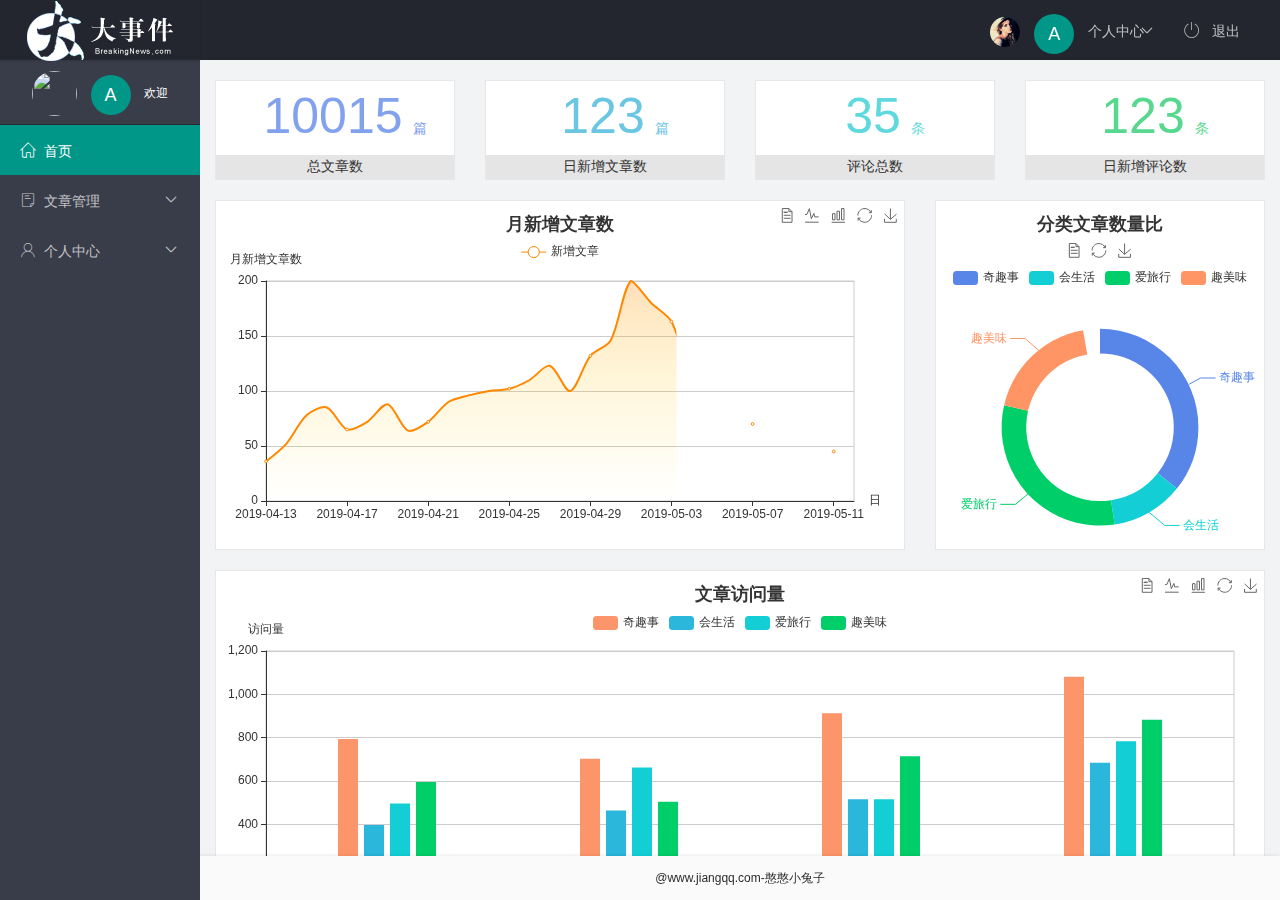
==== commit 23185266: "完成了个人中心功能的开发" ====
--- a/index.html
+++ b/index.html
@@ -25,14 +25,14 @@
       <ul class="layui-nav layui-layout-right">
         <li class="layui-nav-item">
           <a href="javascript:;" class="userinfo">
-            <img src="" class="layui-nav-img">
+            <img src="./assets/images/sample.jpg" class="layui-nav-img">
             <span class="text-avatar">A</span>
             个人中心
           </a>
           <dl class="layui-nav-child">
-            <dd><a href="">基本资料</a></dd>
-            <dd><a href="">更换头像</a></dd>
-            <dd><a href="">重置密码</a></dd>
+            <dd><a href="./usercenter/user_info.html" target="fm">基本资料</a></dd>
+            <dd><a href="./usercenter/user_avatar.html" target="fm">更换头像</a></dd>
+            <dd><a href="./usercenter/user_repwd.html" target="fm">重置密码</a></dd>
           </dl>
         </li>
         <li class="layui-nav-item" lay-header-event="menuRight" lay-unselect>
@@ -65,13 +65,14 @@
           <li class="layui-nav-item">
             <a href="javascript:;"><span class="iconfont icon-user"></span>个人中心</a>
             <dl class="layui-nav-child">
-              <dd><a href="javascript:;"><i class="layui-icon layui-icon-tabs"></i> 基本资料</a></dd>
-              <dd><a href="javascript:;"><i class="layui-icon layui-icon-user"></i> 更换头像</a></dd>
-              <dd><a href="javascript:;"><i class="layui-icon layui-icon-password"></i> 重置密码</a></dd>
+              <dd><a href="./usercenter/user_info.html" target="fm"><i class="layui-icon layui-icon-tabs"></i> 基本资料</a>
+              </dd>
+              <dd><a href="./usercenter/user_avatar.html" target="fm"><i class="layui-icon layui-icon-user"></i>
+                  更换头像</a></dd>
+              <dd><a href="./usercenter/user_repwd.html" target="fm"><i class="layui-icon layui-icon-password"></i>
+                  重置密码</a></dd>
             </dl>
           </li>
-
-
         </ul>
       </div>
     </div>
--- a/assets/css/index.css
+++ b/assets/css/index.css
@@ -28,8 +28,8 @@
 
 /* 美化头像 */
 .layui-nav-tree .userinfo {
-  height: 60px;
-  line-height: 60px;
+  height: 64px;
+  line-height: 64px;
   text-align: center;
   border-bottom: 1px solid #282b33;
 }
@@ -39,8 +39,8 @@
   user-select: none;
 }
 .layui-nav-tree .userinfo .layui-nav-img{
-  width: 40px;
-  height: 40px;
+  width: 45px;
+  height: 45px;
 }
 .layui-nav .userinfo .text-avatar {
   display: inline-block;
@@ -55,4 +55,4 @@
   margin-right: 10px;
   position: relative;
   top: 4px;
-}+}
